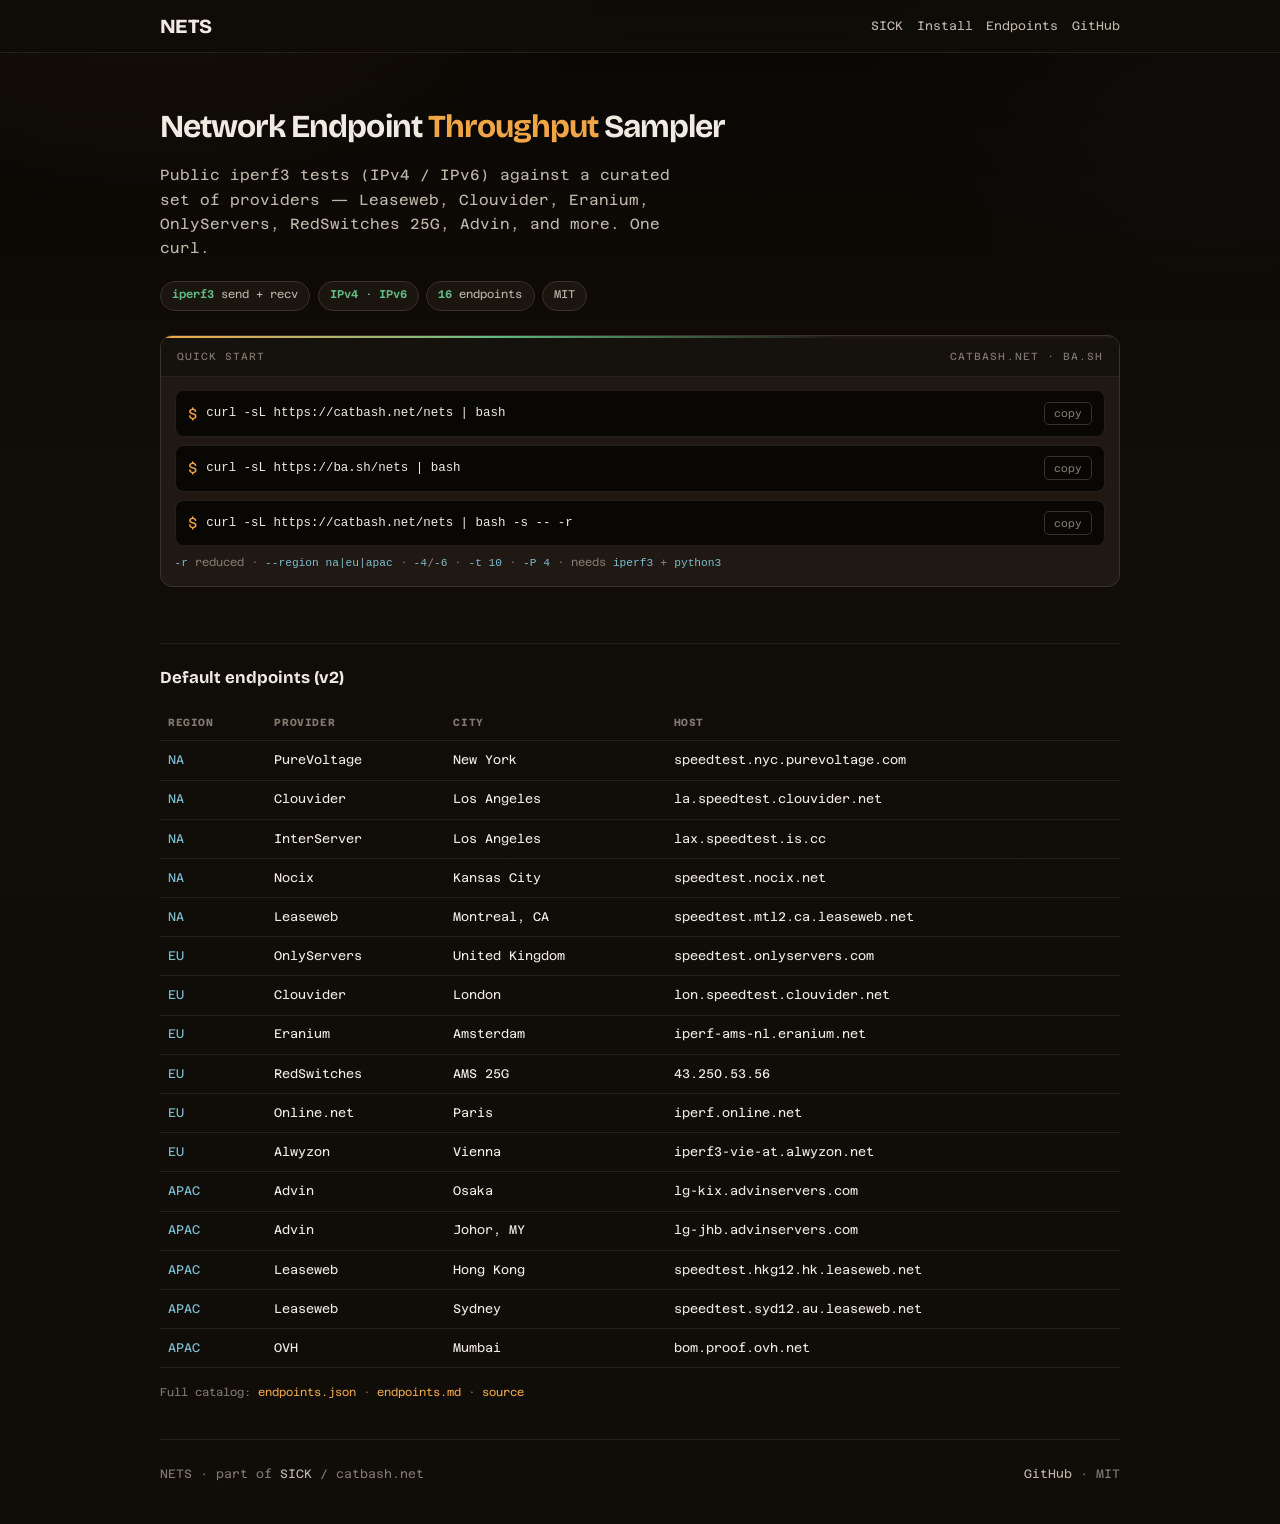
==== nets/index.html @ 13d609f0 "Ship NETS short links, landing page, and curl|bash endpoints fetch Serve /nets as nets.sh via Worker" ====
<!DOCTYPE html>
<html lang="en">
<head>
<meta charset="utf-8">
<meta name="viewport" content="width=device-width, initial-scale=1.0">
<title>NETS — Network Endpoint Throughput Sampler</title>
<meta name="description" content="NETS: public iperf3 throughput tests (IPv4/IPv6) against curated servers worldwide. One curl command.">
<meta name="robots" content="index, follow">
<link rel="canonical" href="https://catbash.net/nets/">
<link rel="icon" href="https://catbash.net/favicon.svg" type="image/svg+xml">
<meta property="og:url" content="https://catbash.net/nets/">
<meta property="og:title" content="NETS — Network Endpoint Throughput Sampler">
<meta property="og:description" content="Public iperf3 throughput sampler. IPv4/IPv6 send &amp; recv against curated endpoints.">
<meta property="og:image" content="https://catbash.net/assets/tg-cover.jpg">
<link rel="preconnect" href="https://fonts.googleapis.com">
<link rel="preconnect" href="https://fonts.gstatic.com" crossorigin>
<link href="https://fonts.googleapis.com/css2?family=Azeret+Mono:wght@400;500;600;700&family=Bricolage+Grotesque:opsz,wght@12..96,600;12..96,700;12..96,800&display=swap" rel="stylesheet">
<style>
:root{
  --bg:oklch(16% .012 75);--bg-elev:oklch(20% .014 70);--bg-panel:oklch(22% .016 68);--bg-deep:oklch(13% .01 80);
  --line:oklch(32% .02 70);--line-soft:oklch(28% .015 70/.7);--ink:oklch(94% .012 85);--ink-soft:oklch(78% .02 80);
  --muted:oklch(58% .02 75);--amber:oklch(78% .14 70);--mint:oklch(72% .12 155);--sky:oklch(76% .07 220);
  --font-display:"Bricolage Grotesque",system-ui,sans-serif;--font-mono:"Azeret Mono",ui-monospace,monospace;
  --max:min(92vw,960px);--pad-x:clamp(1rem,3.5vw,2.5rem);--radius:12px;
}
*{box-sizing:border-box;margin:0;padding:0}
body{font-family:var(--font-mono);font-size:14.5px;line-height:1.65;color:var(--ink);background:var(--bg);min-height:100vh}
body::before{content:"";position:fixed;inset:0;z-index:-1;pointer-events:none;
  background:radial-gradient(820px 480px at 12% -8%,oklch(55% .1 70/.1),transparent 58%),
  radial-gradient(640px 400px at 95% 10%,oklch(40% .04 155/.07),transparent 55%),
  linear-gradient(180deg,var(--bg-deep),var(--bg) 50%)}
a{color:var(--amber);text-decoration:none}a:hover{color:oklch(82% .1 70)}
.wrap{width:min(100% - 2*var(--pad-x),var(--max));margin-inline:auto}
.nav{border-bottom:1px solid var(--line-soft);backdrop-filter:blur(12px);background:oklch(16% .012 75/.85);position:sticky;top:0;z-index:20}
.nav-in{display:flex;align-items:center;justify-content:space-between;height:52px;gap:1rem}
.brand{font-family:var(--font-display);font-weight:800;font-size:1.25rem;letter-spacing:-.03em;color:var(--ink)}
.nav-links{display:flex;gap:.85rem;align-items:center;font-size:.76rem}
.nav-links a{color:var(--ink-soft)}.nav-links a:hover{color:var(--amber)}
.hero{padding:clamp(2rem,5vw,3rem) 0 1.5rem}
h1{font-family:var(--font-display);font-weight:700;font-size:clamp(1.5rem,1.2rem + 1.2vw,2rem);letter-spacing:-.03em;margin-bottom:.6rem}
h1 span{color:var(--amber)}
.lede{color:var(--ink-soft);max-width:52ch;margin-bottom:1.25rem;font-size:.92rem}
.pills{display:flex;flex-wrap:wrap;gap:.45rem;margin-bottom:1.5rem}
.pill{font-size:.7rem;padding:.3rem .7rem;border-radius:999px;border:1px solid var(--line);background:var(--bg-elev);color:var(--ink-soft)}
.pill b{color:var(--mint);font-weight:600}
.cmd{background:var(--bg-panel);border:1px solid var(--line);border-radius:var(--radius);overflow:hidden;margin-bottom:2rem}
.cmd::before{content:"";display:block;height:2px;background:linear-gradient(90deg,var(--amber),var(--mint),transparent 70%)}
.cmd-h{display:flex;justify-content:space-between;padding:.65rem 1rem;border-bottom:1px solid var(--line-soft);background:oklch(18% .012 70);font-size:.65rem;letter-spacing:.1em;text-transform:uppercase;color:var(--muted)}
.cmd-b{padding:.85rem;display:flex;flex-direction:column;gap:.5rem}
.row{display:flex;align-items:center;gap:.55rem;background:var(--bg-deep);border:1px solid var(--line-soft);border-radius:9px;padding:.65rem .8rem;min-width:0}
.row .p{color:var(--amber);flex-shrink:0}
.row code{flex:1;min-width:0;font-size:.78rem;color:var(--ink);white-space:nowrap;overflow-x:auto}
.copy{flex-shrink:0;font-family:var(--font-mono);font-size:.65rem;padding:.3rem .55rem;border-radius:5px;border:1px solid var(--line);background:transparent;color:var(--muted);cursor:pointer}
.copy:hover{color:var(--amber);border-color:var(--amber)}.copy.ok{color:var(--mint)}
.hint{font-size:.7rem;color:var(--muted)}.hint code{color:var(--sky);font-size:.7rem}
section{padding:1.25rem 0;border-top:1px solid var(--line-soft)}
h2{font-family:var(--font-display);font-weight:700;font-size:1.05rem;margin-bottom:.85rem}
table{width:100%;border-collapse:collapse;font-size:.78rem}
th,td{text-align:left;padding:.55rem .5rem;border-bottom:1px solid var(--line-soft);vertical-align:top}
th{color:var(--muted);font-size:.65rem;letter-spacing:.06em;text-transform:uppercase}
td:first-child{color:var(--sky);white-space:nowrap}
footer{border-top:1px solid var(--line-soft);padding:1.5rem 0 2.5rem;margin-top:1rem;font-size:.76rem;color:var(--muted);display:flex;flex-wrap:wrap;justify-content:space-between;gap:1rem}
footer a{color:var(--ink-soft)}
@media(max-width:640px){table{display:block;overflow-x:auto}}
</style>
</head>
<body>
<nav class="nav"><div class="wrap nav-in">
  <div class="brand">NETS</div>
  <div class="nav-links">
    <a href="https://catbash.net/">SICK</a>
    <a href="#install">Install</a>
    <a href="#endpoints">Endpoints</a>
    <a href="https://github.com/Yuri-NagaSaki/SICK/tree/main/nets">GitHub</a>
  </div>
</div></nav>

<header class="wrap hero">
  <h1>Network Endpoint <span>Throughput</span> Sampler</h1>
  <p class="lede">Public iperf3 tests (IPv4 / IPv6) against a curated set of providers — Leaseweb, Clouvider, Eranium, OnlyServers, RedSwitches 25G, Advin, and more. One curl.</p>
  <div class="pills">
    <span class="pill"><b>iperf3</b> send + recv</span>
    <span class="pill"><b>IPv4</b> · <b>IPv6</b></span>
    <span class="pill"><b>16</b> endpoints</span>
    <span class="pill">MIT</span>
  </div>

  <div class="cmd" id="install">
    <div class="cmd-h"><span>Quick start</span><span>catbash.net · ba.sh</span></div>
    <div class="cmd-b">
      <div class="row"><span class="p">$</span><code>curl -sL https://catbash.net/nets | bash</code>
        <button class="copy" type="button" data-copy="curl -sL https://catbash.net/nets | bash">copy</button></div>
      <div class="row"><span class="p">$</span><code>curl -sL https://ba.sh/nets | bash</code>
        <button class="copy" type="button" data-copy="curl -sL https://ba.sh/nets | bash">copy</button></div>
      <div class="row"><span class="p">$</span><code>curl -sL https://catbash.net/nets | bash -s -- -r</code>
        <button class="copy" type="button" data-copy="curl -sL https://catbash.net/nets | bash -s -- -r">copy</button></div>
      <p class="hint"><code>-r</code> reduced · <code>--region na|eu|apac</code> · <code>-4</code>/<code>-6</code> · <code>-t 10</code> · <code>-P 4</code> · needs <code>iperf3</code> + <code>python3</code></p>
    </div>
  </div>
</header>

<section class="wrap" id="endpoints">
  <h2>Default endpoints (v2)</h2>
  <table>
    <thead><tr><th>Region</th><th>Provider</th><th>City</th><th>Host</th></tr></thead>
    <tbody>
      <tr><td>NA</td><td>PureVoltage</td><td>New York</td><td>speedtest.nyc.purevoltage.com</td></tr>
      <tr><td>NA</td><td>Clouvider</td><td>Los Angeles</td><td>la.speedtest.clouvider.net</td></tr>
      <tr><td>NA</td><td>InterServer</td><td>Los Angeles</td><td>lax.speedtest.is.cc</td></tr>
      <tr><td>NA</td><td>Nocix</td><td>Kansas City</td><td>speedtest.nocix.net</td></tr>
      <tr><td>NA</td><td>Leaseweb</td><td>Montreal, CA</td><td>speedtest.mtl2.ca.leaseweb.net</td></tr>
      <tr><td>EU</td><td>OnlyServers</td><td>United Kingdom</td><td>speedtest.onlyservers.com</td></tr>
      <tr><td>EU</td><td>Clouvider</td><td>London</td><td>lon.speedtest.clouvider.net</td></tr>
      <tr><td>EU</td><td>Eranium</td><td>Amsterdam</td><td>iperf-ams-nl.eranium.net</td></tr>
      <tr><td>EU</td><td>RedSwitches</td><td>AMS 25G</td><td>43.250.53.56</td></tr>
      <tr><td>EU</td><td>Online.net</td><td>Paris</td><td>iperf.online.net</td></tr>
      <tr><td>EU</td><td>Alwyzon</td><td>Vienna</td><td>iperf3-vie-at.alwyzon.net</td></tr>
      <tr><td>APAC</td><td>Advin</td><td>Osaka</td><td>lg-kix.advinservers.com</td></tr>
      <tr><td>APAC</td><td>Advin</td><td>Johor, MY</td><td>lg-jhb.advinservers.com</td></tr>
      <tr><td>APAC</td><td>Leaseweb</td><td>Hong Kong</td><td>speedtest.hkg12.hk.leaseweb.net</td></tr>
      <tr><td>APAC</td><td>Leaseweb</td><td>Sydney</td><td>speedtest.syd12.au.leaseweb.net</td></tr>
      <tr><td>APAC</td><td>OVH</td><td>Mumbai</td><td>bom.proof.ovh.net</td></tr>
    </tbody>
  </table>
  <p class="hint" style="margin-top:1rem">Full catalog: <a href="endpoints.json">endpoints.json</a> · <a href="endpoints.md">endpoints.md</a> · <a href="https://github.com/Yuri-NagaSaki/SICK/tree/main/nets">source</a></p>
</section>

<footer class="wrap">
  <div>NETS · part of <a href="https://catbash.net/">SICK</a> / catbash.net</div>
  <div><a href="https://github.com/Yuri-NagaSaki/SICK">GitHub</a> · MIT</div>
</footer>
<script>
document.querySelectorAll('.copy').forEach(btn=>{
  btn.addEventListener('click',async()=>{
    const t=btn.getAttribute('data-copy');
    try{await navigator.clipboard.writeText(t);btn.textContent='copied';btn.classList.add('ok');
      setTimeout(()=>{btn.textContent='copy';btn.classList.remove('ok')},1200)}catch(e){}
  });
});
</script>
</body>
</html>
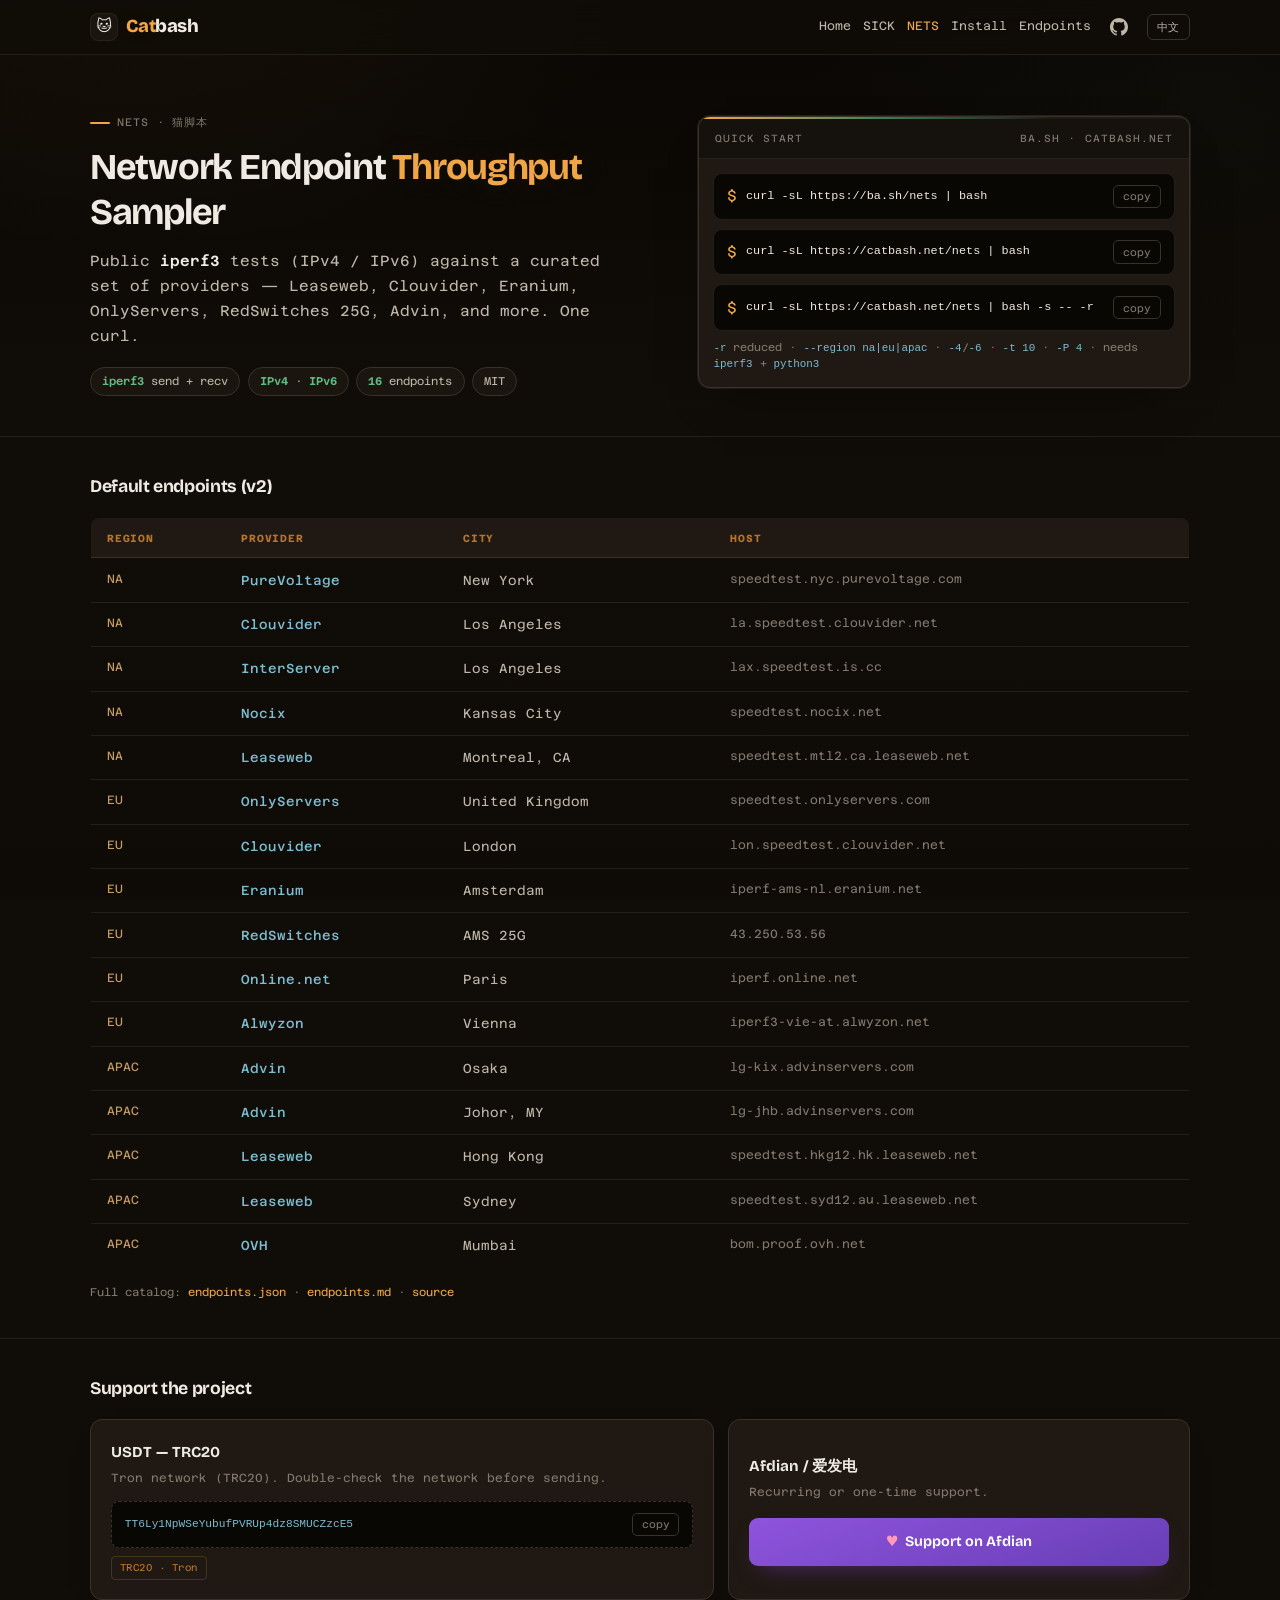
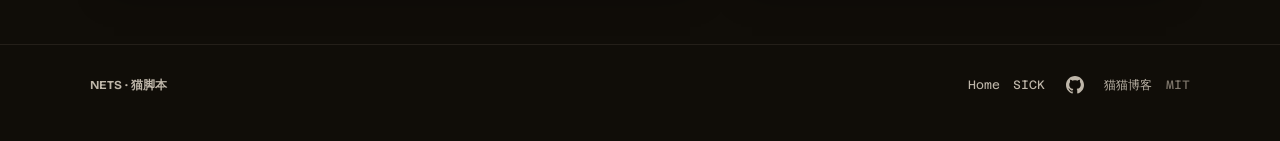
==== commit ad182445: "Restructure site as 猫脚本 hub with SICK and NETS subpages Move SICK from the home page to sick.html, a" ====
--- a/nets/index.html
+++ b/nets/index.html
@@ -3,140 +3,209 @@
 <head>
 <meta charset="utf-8">
 <meta name="viewport" content="width=device-width, initial-scale=1.0">
-<title>NETS — Network Endpoint Throughput Sampler</title>
-<meta name="description" content="NETS: public iperf3 throughput tests (IPv4/IPv6) against curated servers worldwide. One curl command.">
-<meta name="robots" content="index, follow">
+<title>NETS — Network Endpoint Throughput Sampler | 猫脚本</title>
+<meta name="description" content="NETS: public iperf3 throughput tests (IPv4/IPv6) against curated servers worldwide. One curl. Part of 猫脚本 / catbash.net.">
+<meta name="keywords" content="NETS, 猫脚本, iperf3, throughput, network test, Linux, bash">
+<meta name="author" content="Yuri NagaSaki">
+<meta name="robots" content="index, follow, max-image-preview:large">
 <link rel="canonical" href="https://catbash.net/nets/">
 <link rel="icon" href="https://catbash.net/favicon.svg" type="image/svg+xml">
+<link rel="apple-touch-icon" href="https://catbash.net/favicon.svg">
+
+<meta property="og:type" content="website">
+<meta property="og:site_name" content="猫脚本 · Catbash">
+<meta property="og:locale" content="en_US">
+<meta property="og:locale:alternate" content="zh_CN">
 <meta property="og:url" content="https://catbash.net/nets/">
 <meta property="og:title" content="NETS — Network Endpoint Throughput Sampler">
 <meta property="og:description" content="Public iperf3 throughput sampler. IPv4/IPv6 send &amp; recv against curated endpoints.">
 <meta property="og:image" content="https://catbash.net/assets/tg-cover.jpg">
+
+<meta name="twitter:card" content="summary_large_image">
+<meta name="twitter:title" content="NETS — Network Endpoint Throughput Sampler">
+<meta name="twitter:description" content="Public iperf3 send &amp; recv. Part of 猫脚本.">
+<meta name="twitter:image" content="https://catbash.net/assets/tg-cover.jpg">
+
+<script type="application/ld+json">
+{
+  "@context": "https://schema.org",
+  "@type": "SoftwareApplication",
+  "name": "NETS",
+  "alternateName": "Network Endpoint Throughput Sampler",
+  "applicationCategory": "DeveloperApplication",
+  "operatingSystem": "Linux",
+  "offers": { "@type": "Offer", "price": "0", "priceCurrency": "USD" },
+  "license": "https://opensource.org/licenses/MIT",
+  "codeRepository": "https://github.com/Yuri-NagaSaki/SICK/tree/main/nets",
+  "url": "https://catbash.net/nets/",
+  "description": "Public iperf3 throughput tests against curated endpoints worldwide. IPv4 and IPv6.",
+  "downloadUrl": "https://catbash.net/nets",
+  "installUrl": "https://catbash.net/nets",
+  "isPartOf": { "@type": "WebSite", "name": "猫脚本", "url": "https://catbash.net/" },
+  "sameAs": [
+    "https://ba.sh/nets",
+    "https://catbash.net/nets",
+    "https://github.com/Yuri-NagaSaki/SICK/tree/main/nets"
+  ]
+}
+</script>
 <link rel="preconnect" href="https://fonts.googleapis.com">
 <link rel="preconnect" href="https://fonts.gstatic.com" crossorigin>
-<link href="https://fonts.googleapis.com/css2?family=Azeret+Mono:wght@400;500;600;700&family=Bricolage+Grotesque:opsz,wght@12..96,600;12..96,700;12..96,800&display=swap" rel="stylesheet">
-<style>
-:root{
-  --bg:oklch(16% .012 75);--bg-elev:oklch(20% .014 70);--bg-panel:oklch(22% .016 68);--bg-deep:oklch(13% .01 80);
-  --line:oklch(32% .02 70);--line-soft:oklch(28% .015 70/.7);--ink:oklch(94% .012 85);--ink-soft:oklch(78% .02 80);
-  --muted:oklch(58% .02 75);--amber:oklch(78% .14 70);--mint:oklch(72% .12 155);--sky:oklch(76% .07 220);
-  --font-display:"Bricolage Grotesque",system-ui,sans-serif;--font-mono:"Azeret Mono",ui-monospace,monospace;
-  --max:min(92vw,960px);--pad-x:clamp(1rem,3.5vw,2.5rem);--radius:12px;
-}
-*{box-sizing:border-box;margin:0;padding:0}
-body{font-family:var(--font-mono);font-size:14.5px;line-height:1.65;color:var(--ink);background:var(--bg);min-height:100vh}
-body::before{content:"";position:fixed;inset:0;z-index:-1;pointer-events:none;
-  background:radial-gradient(820px 480px at 12% -8%,oklch(55% .1 70/.1),transparent 58%),
-  radial-gradient(640px 400px at 95% 10%,oklch(40% .04 155/.07),transparent 55%),
-  linear-gradient(180deg,var(--bg-deep),var(--bg) 50%)}
-a{color:var(--amber);text-decoration:none}a:hover{color:oklch(82% .1 70)}
-.wrap{width:min(100% - 2*var(--pad-x),var(--max));margin-inline:auto}
-.nav{border-bottom:1px solid var(--line-soft);backdrop-filter:blur(12px);background:oklch(16% .012 75/.85);position:sticky;top:0;z-index:20}
-.nav-in{display:flex;align-items:center;justify-content:space-between;height:52px;gap:1rem}
-.brand{font-family:var(--font-display);font-weight:800;font-size:1.25rem;letter-spacing:-.03em;color:var(--ink)}
-.nav-links{display:flex;gap:.85rem;align-items:center;font-size:.76rem}
-.nav-links a{color:var(--ink-soft)}.nav-links a:hover{color:var(--amber)}
-.hero{padding:clamp(2rem,5vw,3rem) 0 1.5rem}
-h1{font-family:var(--font-display);font-weight:700;font-size:clamp(1.5rem,1.2rem + 1.2vw,2rem);letter-spacing:-.03em;margin-bottom:.6rem}
-h1 span{color:var(--amber)}
-.lede{color:var(--ink-soft);max-width:52ch;margin-bottom:1.25rem;font-size:.92rem}
-.pills{display:flex;flex-wrap:wrap;gap:.45rem;margin-bottom:1.5rem}
-.pill{font-size:.7rem;padding:.3rem .7rem;border-radius:999px;border:1px solid var(--line);background:var(--bg-elev);color:var(--ink-soft)}
-.pill b{color:var(--mint);font-weight:600}
-.cmd{background:var(--bg-panel);border:1px solid var(--line);border-radius:var(--radius);overflow:hidden;margin-bottom:2rem}
-.cmd::before{content:"";display:block;height:2px;background:linear-gradient(90deg,var(--amber),var(--mint),transparent 70%)}
-.cmd-h{display:flex;justify-content:space-between;padding:.65rem 1rem;border-bottom:1px solid var(--line-soft);background:oklch(18% .012 70);font-size:.65rem;letter-spacing:.1em;text-transform:uppercase;color:var(--muted)}
-.cmd-b{padding:.85rem;display:flex;flex-direction:column;gap:.5rem}
-.row{display:flex;align-items:center;gap:.55rem;background:var(--bg-deep);border:1px solid var(--line-soft);border-radius:9px;padding:.65rem .8rem;min-width:0}
-.row .p{color:var(--amber);flex-shrink:0}
-.row code{flex:1;min-width:0;font-size:.78rem;color:var(--ink);white-space:nowrap;overflow-x:auto}
-.copy{flex-shrink:0;font-family:var(--font-mono);font-size:.65rem;padding:.3rem .55rem;border-radius:5px;border:1px solid var(--line);background:transparent;color:var(--muted);cursor:pointer}
-.copy:hover{color:var(--amber);border-color:var(--amber)}.copy.ok{color:var(--mint)}
-.hint{font-size:.7rem;color:var(--muted)}.hint code{color:var(--sky);font-size:.7rem}
-section{padding:1.25rem 0;border-top:1px solid var(--line-soft)}
-h2{font-family:var(--font-display);font-weight:700;font-size:1.05rem;margin-bottom:.85rem}
-table{width:100%;border-collapse:collapse;font-size:.78rem}
-th,td{text-align:left;padding:.55rem .5rem;border-bottom:1px solid var(--line-soft);vertical-align:top}
-th{color:var(--muted);font-size:.65rem;letter-spacing:.06em;text-transform:uppercase}
-td:first-child{color:var(--sky);white-space:nowrap}
-footer{border-top:1px solid var(--line-soft);padding:1.5rem 0 2.5rem;margin-top:1rem;font-size:.76rem;color:var(--muted);display:flex;flex-wrap:wrap;justify-content:space-between;gap:1rem}
-footer a{color:var(--ink-soft)}
-@media(max-width:640px){table{display:block;overflow-x:auto}}
-</style>
+<link href="https://fonts.googleapis.com/css2?family=Azeret+Mono:wght@400;500;600;700&family=Bricolage+Grotesque:opsz,wght@12..96,500;12..96,600;12..96,700;12..96,800&display=swap" rel="stylesheet">
+<link rel="stylesheet" href="/assets/site.css">
 </head>
 <body>
-<nav class="nav"><div class="wrap nav-in">
-  <div class="brand">NETS</div>
-  <div class="nav-links">
-    <a href="https://catbash.net/">SICK</a>
-    <a href="#install">Install</a>
-    <a href="#endpoints">Endpoints</a>
-    <a href="https://github.com/Yuri-NagaSaki/SICK/tree/main/nets">GitHub</a>
-  </div>
-</div></nav>
-
-<header class="wrap hero">
-  <h1>Network Endpoint <span>Throughput</span> Sampler</h1>
-  <p class="lede">Public iperf3 tests (IPv4 / IPv6) against a curated set of providers — Leaseweb, Clouvider, Eranium, OnlyServers, RedSwitches 25G, Advin, and more. One curl.</p>
-  <div class="pills">
-    <span class="pill"><b>iperf3</b> send + recv</span>
-    <span class="pill"><b>IPv4</b> · <b>IPv6</b></span>
-    <span class="pill"><b>16</b> endpoints</span>
-    <span class="pill">MIT</span>
-  </div>
-
-  <div class="cmd" id="install">
-    <div class="cmd-h"><span>Quick start</span><span>catbash.net · ba.sh</span></div>
-    <div class="cmd-b">
-      <div class="row"><span class="p">$</span><code>curl -sL https://catbash.net/nets | bash</code>
-        <button class="copy" type="button" data-copy="curl -sL https://catbash.net/nets | bash">copy</button></div>
-      <div class="row"><span class="p">$</span><code>curl -sL https://ba.sh/nets | bash</code>
-        <button class="copy" type="button" data-copy="curl -sL https://ba.sh/nets | bash">copy</button></div>
-      <div class="row"><span class="p">$</span><code>curl -sL https://catbash.net/nets | bash -s -- -r</code>
-        <button class="copy" type="button" data-copy="curl -sL https://catbash.net/nets | bash -s -- -r">copy</button></div>
-      <p class="hint"><code>-r</code> reduced · <code>--region na|eu|apac</code> · <code>-4</code>/<code>-6</code> · <code>-t 10</code> · <code>-P 4</code> · needs <code>iperf3</code> + <code>python3</code></p>
+
+<nav class="nav">
+  <div class="wrap nav-in">
+    <a class="brand" href="/">
+      <span class="cat" aria-hidden="true">🐱</span>
+      <span data-en="<em>Cat</em>bash" data-zh="<em>猫</em>脚本"><em>Cat</em>bash</span>
+    </a>
+    <div class="nav-links">
+      <a class="nav-hide-sm" href="/" data-en="Home" data-zh="首页">Home</a>
+      <a href="/sick.html">SICK</a>
+      <a class="active" href="/nets/">NETS</a>
+      <a class="nav-hide-sm" href="#install" data-en="Install" data-zh="安装">Install</a>
+      <a class="nav-hide-sm" href="#endpoints" data-en="Endpoints" data-zh="节点">Endpoints</a>
+      <a class="gh-icon" href="https://github.com/Yuri-NagaSaki/SICK/tree/main/nets" target="_blank" rel="noopener" aria-label="GitHub" title="GitHub">
+        <svg viewBox="0 0 24 24" fill="currentColor" aria-hidden="true"><path d="M12 0C5.37 0 0 5.37 0 12c0 5.3 3.44 9.8 8.21 11.39.6.11.82-.26.82-.58 0-.29-.01-1.04-.02-2.05-3.34.73-4.04-1.61-4.04-1.61-.55-1.39-1.33-1.76-1.33-1.76-1.09-.74.08-.73.08-.73 1.2.09 1.84 1.24 1.84 1.24 1.07 1.83 2.81 1.3 3.5 1 .11-.78.42-1.3.76-1.6-2.67-.3-5.47-1.33-5.47-5.93 0-1.31.47-2.38 1.24-3.22-.12-.3-.54-1.52.12-3.18 0 0 1.01-.32 3.3 1.23.96-.27 1.98-.4 3-.4s2.04.13 3 .4c2.29-1.55 3.3-1.23 3.3-1.23.66 1.66.24 2.88.12 3.18.77.84 1.24 1.91 1.24 3.22 0 4.61-2.81 5.62-5.49 5.92.43.37.81 1.1.81 2.22 0 1.6-.01 2.89-.01 3.28 0 .32.22.7.83.58C20.56 21.8 24 17.3 24 12 24 5.37 18.63 0 12 0z"/></svg>
+      </a>
+      <button class="lang" id="langBtn" type="button" onclick="toggleLang()">中文</button>
+    </div>
+  </div>
+</nav>
+
+<header class="wrap hero grid">
+  <div>
+    <p class="kicker">NETS · 猫脚本</p>
+    <h1 data-en="Network Endpoint <span class=&quot;mark&quot;>Throughput</span> Sampler"
+        data-zh="公网节点 <span class=&quot;mark&quot;>吞吐</span> 采样">
+      Network Endpoint <span class="mark">Throughput</span> Sampler
+    </h1>
+    <p class="lede"
+       data-en="Public <strong>iperf3</strong> tests (IPv4 / IPv6) against a curated set of providers — Leaseweb, Clouvider, Eranium, OnlyServers, RedSwitches 25G, Advin, and more. One curl."
+       data-zh="对精选公网节点跑 <strong>iperf3</strong> 上下行（IPv4 / IPv6）：Leaseweb、Clouvider、Eranium、OnlyServers、RedSwitches 25G、Advin 等。一条命令。">
+      Public <strong>iperf3</strong> tests (IPv4 / IPv6) against a curated set of providers — Leaseweb, Clouvider, Eranium, OnlyServers, RedSwitches 25G, Advin, and more. One curl.
+    </p>
+    <div class="pills">
+      <span class="pill"><b>iperf3</b> send + recv</span>
+      <span class="pill"><b>IPv4</b> · <b>IPv6</b></span>
+      <span class="pill"><b>16</b> endpoints</span>
+      <span class="pill">MIT</span>
+    </div>
+  </div>
+
+  <div class="cmd-panel" id="install">
+    <div class="cmd-head">
+      <span class="label" data-en="Quick start" data-zh="快速开始">Quick start</span>
+      <span class="label">ba.sh · catbash.net</span>
+    </div>
+    <div class="cmd-body">
+      <div class="cmd-row">
+        <span class="prompt">$</span>
+        <code>curl -sL https://ba.sh/nets | bash</code>
+        <button class="copy" type="button" data-copy="curl -sL https://ba.sh/nets | bash" data-en="copy" data-zh="复制">copy</button>
+      </div>
+      <div class="cmd-row">
+        <span class="prompt">$</span>
+        <code>curl -sL https://catbash.net/nets | bash</code>
+        <button class="copy" type="button" data-copy="curl -sL https://catbash.net/nets | bash" data-en="copy" data-zh="复制">copy</button>
+      </div>
+      <div class="cmd-row">
+        <span class="prompt">$</span>
+        <code>curl -sL https://catbash.net/nets | bash -s -- -r</code>
+        <button class="copy" type="button" data-copy="curl -sL https://catbash.net/nets | bash -s -- -r" data-en="copy" data-zh="复制">copy</button>
+      </div>
+      <p class="cmd-hint"
+         data-en="<code>-r</code> reduced · <code>--region na|eu|apac</code> · <code>-4</code>/<code>-6</code> · <code>-t 10</code> · <code>-P 4</code> · needs <code>iperf3</code> + <code>python3</code>"
+         data-zh="<code>-r</code> 精简 · <code>--region na|eu|apac</code> · <code>-4</code>/<code>-6</code> · <code>-t 10</code> · <code>-P 4</code> · 需要 <code>iperf3</code> + <code>python3</code>">
+        <code>-r</code> reduced · <code>--region na|eu|apac</code> · <code>-4</code>/<code>-6</code> · <code>-t 10</code> · <code>-P 4</code> · needs <code>iperf3</code> + <code>python3</code>
+      </p>
     </div>
   </div>
 </header>
 
-<section class="wrap" id="endpoints">
-  <h2>Default endpoints (v2)</h2>
-  <table>
-    <thead><tr><th>Region</th><th>Provider</th><th>City</th><th>Host</th></tr></thead>
-    <tbody>
-      <tr><td>NA</td><td>PureVoltage</td><td>New York</td><td>speedtest.nyc.purevoltage.com</td></tr>
-      <tr><td>NA</td><td>Clouvider</td><td>Los Angeles</td><td>la.speedtest.clouvider.net</td></tr>
-      <tr><td>NA</td><td>InterServer</td><td>Los Angeles</td><td>lax.speedtest.is.cc</td></tr>
-      <tr><td>NA</td><td>Nocix</td><td>Kansas City</td><td>speedtest.nocix.net</td></tr>
-      <tr><td>NA</td><td>Leaseweb</td><td>Montreal, CA</td><td>speedtest.mtl2.ca.leaseweb.net</td></tr>
-      <tr><td>EU</td><td>OnlyServers</td><td>United Kingdom</td><td>speedtest.onlyservers.com</td></tr>
-      <tr><td>EU</td><td>Clouvider</td><td>London</td><td>lon.speedtest.clouvider.net</td></tr>
-      <tr><td>EU</td><td>Eranium</td><td>Amsterdam</td><td>iperf-ams-nl.eranium.net</td></tr>
-      <tr><td>EU</td><td>RedSwitches</td><td>AMS 25G</td><td>43.250.53.56</td></tr>
-      <tr><td>EU</td><td>Online.net</td><td>Paris</td><td>iperf.online.net</td></tr>
-      <tr><td>EU</td><td>Alwyzon</td><td>Vienna</td><td>iperf3-vie-at.alwyzon.net</td></tr>
-      <tr><td>APAC</td><td>Advin</td><td>Osaka</td><td>lg-kix.advinservers.com</td></tr>
-      <tr><td>APAC</td><td>Advin</td><td>Johor, MY</td><td>lg-jhb.advinservers.com</td></tr>
-      <tr><td>APAC</td><td>Leaseweb</td><td>Hong Kong</td><td>speedtest.hkg12.hk.leaseweb.net</td></tr>
-      <tr><td>APAC</td><td>Leaseweb</td><td>Sydney</td><td>speedtest.syd12.au.leaseweb.net</td></tr>
-      <tr><td>APAC</td><td>OVH</td><td>Mumbai</td><td>bom.proof.ovh.net</td></tr>
-    </tbody>
-  </table>
-  <p class="hint" style="margin-top:1rem">Full catalog: <a href="endpoints.json">endpoints.json</a> · <a href="endpoints.md">endpoints.md</a> · <a href="https://github.com/Yuri-NagaSaki/SICK/tree/main/nets">source</a></p>
+<section class="rule" id="endpoints">
+  <div class="wrap">
+    <h2 data-en="Default endpoints (v2)" data-zh="默认节点 (v2)">Default endpoints (v2)</h2>
+    <table class="data-table">
+      <thead>
+        <tr>
+          <th data-en="Region" data-zh="区域">Region</th>
+          <th data-en="Provider" data-zh="厂商">Provider</th>
+          <th data-en="City" data-zh="城市">City</th>
+          <th data-en="Host" data-zh="主机">Host</th>
+        </tr>
+      </thead>
+      <tbody>
+        <tr><td>NA</td><td>PureVoltage</td><td>New York</td><td>speedtest.nyc.purevoltage.com</td></tr>
+        <tr><td>NA</td><td>Clouvider</td><td>Los Angeles</td><td>la.speedtest.clouvider.net</td></tr>
+        <tr><td>NA</td><td>InterServer</td><td>Los Angeles</td><td>lax.speedtest.is.cc</td></tr>
+        <tr><td>NA</td><td>Nocix</td><td>Kansas City</td><td>speedtest.nocix.net</td></tr>
+        <tr><td>NA</td><td>Leaseweb</td><td>Montreal, CA</td><td>speedtest.mtl2.ca.leaseweb.net</td></tr>
+        <tr><td>EU</td><td>OnlyServers</td><td>United Kingdom</td><td>speedtest.onlyservers.com</td></tr>
+        <tr><td>EU</td><td>Clouvider</td><td>London</td><td>lon.speedtest.clouvider.net</td></tr>
+        <tr><td>EU</td><td>Eranium</td><td>Amsterdam</td><td>iperf-ams-nl.eranium.net</td></tr>
+        <tr><td>EU</td><td>RedSwitches</td><td>AMS 25G</td><td>43.250.53.56</td></tr>
+        <tr><td>EU</td><td>Online.net</td><td>Paris</td><td>iperf.online.net</td></tr>
+        <tr><td>EU</td><td>Alwyzon</td><td>Vienna</td><td>iperf3-vie-at.alwyzon.net</td></tr>
+        <tr><td>APAC</td><td>Advin</td><td>Osaka</td><td>lg-kix.advinservers.com</td></tr>
+        <tr><td>APAC</td><td>Advin</td><td>Johor, MY</td><td>lg-jhb.advinservers.com</td></tr>
+        <tr><td>APAC</td><td>Leaseweb</td><td>Hong Kong</td><td>speedtest.hkg12.hk.leaseweb.net</td></tr>
+        <tr><td>APAC</td><td>Leaseweb</td><td>Sydney</td><td>speedtest.syd12.au.leaseweb.net</td></tr>
+        <tr><td>APAC</td><td>OVH</td><td>Mumbai</td><td>bom.proof.ovh.net</td></tr>
+      </tbody>
+    </table>
+    <p class="hint mt-1"
+       data-en="Full catalog: <a href=&quot;endpoints.json&quot;>endpoints.json</a> · <a href=&quot;endpoints.md&quot;>endpoints.md</a> · <a href=&quot;https://github.com/Yuri-NagaSaki/SICK/tree/main/nets&quot;>source</a>"
+       data-zh="完整目录：<a href=&quot;endpoints.json&quot;>endpoints.json</a> · <a href=&quot;endpoints.md&quot;>endpoints.md</a> · <a href=&quot;https://github.com/Yuri-NagaSaki/SICK/tree/main/nets&quot;>源码</a>">
+      Full catalog: <a href="endpoints.json">endpoints.json</a> · <a href="endpoints.md">endpoints.md</a> · <a href="https://github.com/Yuri-NagaSaki/SICK/tree/main/nets">source</a>
+    </p>
+  </div>
 </section>
 
-<footer class="wrap">
-  <div>NETS · part of <a href="https://catbash.net/">SICK</a> / catbash.net</div>
-  <div><a href="https://github.com/Yuri-NagaSaki/SICK">GitHub</a> · MIT</div>
+<section id="donate">
+  <div class="wrap">
+    <h2 data-en="Support the project" data-zh="赞助此项目">Support the project</h2>
+    <div class="donate-grid">
+      <div class="donate-card">
+        <h3>USDT — TRC20</h3>
+        <p class="lead" data-en="Tron network (TRC20). Double-check the network before sending."
+           data-zh="Tron 网络 (TRC20)。转账前请再次确认网络。">Tron network (TRC20). Double-check the network before sending.</p>
+        <div class="addr">
+          <code>TT6Ly1NpWSeYubufPVRUp4dz8SMUCZzcE5</code>
+          <button class="copy" type="button" onclick="copyText('TT6Ly1NpWSeYubufPVRUp4dz8SMUCZzcE5', this)" data-en="copy" data-zh="复制">copy</button>
+        </div>
+        <span class="net-tag">TRC20 · Tron</span>
+      </div>
+      <div class="donate-card" style="display:flex;flex-direction:column;justify-content:center">
+        <h3 data-en="Afdian / 爱发电" data-zh="爱发电">Afdian / 爱发电</h3>
+        <p class="lead" data-en="Recurring or one-time support." data-zh="支持一次或持续赞助。">Recurring or one-time support.</p>
+        <a class="afd-btn" href="https://afdian.com/a/ellye" target="_blank" rel="noopener">
+          <span class="heart">♥</span>
+          <span data-en="Support on Afdian" data-zh="在爱发电支持">Support on Afdian</span>
+        </a>
+      </div>
+    </div>
+  </div>
+</section>
+
+<footer>
+  <div class="wrap foot-in">
+    <div class="foot-brand">NETS · <a href="/" style="color:inherit">猫脚本</a></div>
+    <div class="foot-links">
+      <a href="/">Home</a>
+      <a href="/sick.html">SICK</a>
+      <a class="gh-icon" href="https://github.com/Yuri-NagaSaki/SICK/tree/main/nets" target="_blank" rel="noopener" aria-label="GitHub" title="GitHub">
+        <svg viewBox="0 0 24 24" fill="currentColor" aria-hidden="true"><path d="M12 0C5.37 0 0 5.37 0 12c0 5.3 3.44 9.8 8.21 11.39.6.11.82-.26.82-.58 0-.29-.01-1.04-.02-2.05-3.34.73-4.04-1.61-4.04-1.61-.55-1.39-1.33-1.76-1.33-1.76-1.09-.74.08-.73.08-.73 1.2.09 1.84 1.24 1.84 1.24 1.07 1.83 2.81 1.3 3.5 1 .11-.78.42-1.3.76-1.6-2.67-.3-5.47-1.33-5.47-5.93 0-1.31.47-2.38 1.24-3.22-.12-.3-.54-1.52.12-3.18 0 0 1.01-.32 3.3 1.23.96-.27 1.98-.4 3-.4s2.04.13 3 .4c2.29-1.55 3.3-1.23 3.3-1.23.66 1.66.24 2.88.12 3.18.77.84 1.24 1.91 1.24 3.22 0 4.61-2.81 5.62-5.49 5.92.43.37.81 1.1.81 2.22 0 1.6-.01 2.89-.01 3.28 0 .32.22.7.83.58C20.56 21.8 24 17.3 24 12 24 5.37 18.63 0 12 0z"/></svg>
+      </a>
+      <a href="https://catcat.blog" target="_blank" rel="noopener">猫猫博客</a>
+      <span>MIT</span>
+    </div>
+  </div>
 </footer>
-<script>
-document.querySelectorAll('.copy').forEach(btn=>{
-  btn.addEventListener('click',async()=>{
-    const t=btn.getAttribute('data-copy');
-    try{await navigator.clipboard.writeText(t);btn.textContent='copied';btn.classList.add('ok');
-      setTimeout(()=>{btn.textContent='copy';btn.classList.remove('ok')},1200)}catch(e){}
-  });
-});
-</script>
+
+<script src="/assets/site.js"></script>
 </body>
 </html>
--- a/assets/site.css
+++ b/assets/site.css
@@ -0,0 +1,645 @@
+/* 猫脚本 / catbash.net — shared design system */
+:root {
+  --bg: oklch(16% 0.012 75);
+  --bg-elev: oklch(20% 0.014 70);
+  --bg-panel: oklch(22% 0.016 68);
+  --bg-deep: oklch(13% 0.01 80);
+  --line: oklch(32% 0.02 70);
+  --line-soft: oklch(28% 0.015 70 / 0.7);
+  --ink: oklch(94% 0.012 85);
+  --ink-soft: oklch(78% 0.02 80);
+  --muted: oklch(58% 0.02 75);
+  --amber: oklch(78% 0.14 70);
+  --amber-dim: oklch(62% 0.12 65);
+  --brass: oklch(72% 0.09 75);
+  --mint: oklch(72% 0.12 155);
+  --mint-dim: oklch(55% 0.1 155);
+  --sky: oklch(76% 0.07 220);
+  --glow-amber: 0 0 32px oklch(70% 0.14 70 / 0.14);
+  --shadow-lg: 0 24px 48px -28px oklch(0% 0 0 / 0.6), 0 0 0 1px var(--line-soft);
+  --radius: 12px;
+  --radius-sm: 9px;
+  --font-display: "Bricolage Grotesque", system-ui, sans-serif;
+  --font-mono: "Azeret Mono", ui-monospace, monospace;
+  --pad-x: clamp(1rem, 3.5vw, 2.5rem);
+  --max: min(92vw, 1100px);
+  --max-wide: min(92vw, 1480px);
+}
+
+* { box-sizing: border-box; margin: 0; padding: 0; }
+html { scroll-behavior: smooth; }
+
+body {
+  font-family: var(--font-mono);
+  font-size: clamp(13.5px, 0.35vw + 12.5px, 15px);
+  line-height: 1.6;
+  color: var(--ink);
+  background: var(--bg);
+  min-height: 100vh;
+  -webkit-font-smoothing: antialiased;
+}
+
+body::before {
+  content: "";
+  position: fixed;
+  inset: 0;
+  z-index: -2;
+  pointer-events: none;
+  background:
+    radial-gradient(920px 520px at 10% -6%, oklch(55% 0.1 70 / 0.1), transparent 58%),
+    radial-gradient(720px 460px at 94% 10%, oklch(40% 0.04 155 / 0.07), transparent 55%),
+    linear-gradient(180deg, var(--bg-deep), var(--bg) 45%, oklch(15% 0.012 70));
+}
+
+a { color: var(--amber); text-decoration: none; transition: color .15s; }
+a:hover { color: var(--brass); }
+
+.wrap {
+  width: min(100% - 2 * var(--pad-x), var(--max));
+  margin-inline: auto;
+}
+.wrap.wide { --max: var(--max-wide); }
+
+/* Nav */
+.nav {
+  position: sticky;
+  top: 0;
+  z-index: 40;
+  backdrop-filter: blur(14px) saturate(1.15);
+  background: oklch(16% 0.012 75 / 0.82);
+  border-bottom: 1px solid var(--line-soft);
+}
+.nav-in {
+  display: flex;
+  align-items: center;
+  justify-content: space-between;
+  height: 54px;
+  gap: 1rem;
+}
+.brand {
+  display: inline-flex;
+  align-items: center;
+  gap: 0.5rem;
+  font-family: var(--font-display);
+  font-weight: 800;
+  font-size: 1.15rem;
+  letter-spacing: -0.03em;
+  color: var(--ink);
+}
+.brand:hover { color: var(--ink); }
+.brand .cat {
+  display: inline-flex;
+  align-items: center;
+  justify-content: center;
+  width: 28px;
+  height: 28px;
+  border-radius: 8px;
+  background: var(--bg-elev);
+  border: 1px solid var(--line-soft);
+  font-size: 0.95rem;
+  line-height: 1;
+}
+.brand em {
+  font-style: normal;
+  color: var(--amber);
+  text-shadow: var(--glow-amber);
+}
+.nav-links {
+  display: flex;
+  align-items: center;
+  gap: 0.75rem;
+  font-size: 0.76rem;
+}
+.nav-links a { color: var(--ink-soft); }
+.nav-links a:hover,
+.nav-links a.active { color: var(--amber); }
+.gh-icon {
+  display: inline-flex;
+  align-items: center;
+  justify-content: center;
+  width: 32px;
+  height: 32px;
+  border-radius: 8px;
+  color: var(--ink-soft);
+  border: 1px solid transparent;
+  transition: color .15s, border-color .15s, background .15s;
+}
+.gh-icon:hover {
+  color: var(--ink);
+  background: var(--bg-elev);
+  border-color: var(--line-soft);
+}
+.gh-icon svg { width: 18px; height: 18px; display: block; }
+.lang {
+  font-family: var(--font-mono);
+  font-size: 0.7rem;
+  padding: 0.28rem 0.6rem;
+  border: 1px solid var(--line);
+  border-radius: 6px;
+  background: transparent;
+  color: var(--ink-soft);
+  cursor: pointer;
+  transition: .15s;
+}
+.lang:hover { border-color: var(--amber-dim); color: var(--amber); }
+@media (max-width: 720px) {
+  .nav-links a.nav-hide-sm { display: none; }
+}
+
+/* Hero */
+.hero {
+  padding: clamp(2rem, 5vw, 3.25rem) 0 clamp(1.75rem, 3.5vw, 2.5rem);
+}
+.hero.grid {
+  display: grid;
+  grid-template-columns: minmax(0, 1.1fr) minmax(0, 0.95fr);
+  gap: clamp(1.25rem, 3vw, 2.5rem);
+  align-items: center;
+}
+@media (max-width: 900px) {
+  .hero.grid { grid-template-columns: 1fr; }
+}
+
+.kicker {
+  display: inline-flex;
+  align-items: center;
+  gap: 0.45rem;
+  font-size: 0.68rem;
+  letter-spacing: 0.08em;
+  text-transform: uppercase;
+  color: var(--muted);
+  margin-bottom: 0.85rem;
+}
+.kicker::before {
+  content: "";
+  width: 1.25rem;
+  height: 2px;
+  background: var(--amber);
+  border-radius: 2px;
+}
+
+h1 {
+  font-family: var(--font-display);
+  font-weight: 700;
+  font-size: clamp(1.55rem, 1.15rem + 1.4vw, 2.35rem);
+  line-height: 1.22;
+  letter-spacing: -0.035em;
+  color: var(--ink);
+  margin-bottom: 0.9rem;
+}
+h1 .mark {
+  color: var(--amber);
+  text-shadow: var(--glow-amber);
+}
+.lede {
+  font-size: 0.92rem;
+  color: var(--ink-soft);
+  max-width: 52ch;
+  margin-bottom: 1.15rem;
+  line-height: 1.7;
+}
+.lede strong { color: var(--ink); font-weight: 600; }
+
+.pills {
+  display: flex;
+  flex-wrap: wrap;
+  gap: 0.45rem;
+}
+.pill {
+  font-size: 0.7rem;
+  padding: 0.3rem 0.7rem;
+  border-radius: 999px;
+  border: 1px solid var(--line);
+  background: var(--bg-elev);
+  color: var(--ink-soft);
+}
+.pill b { color: var(--mint); font-weight: 600; }
+
+/* Command panel */
+.cmd-panel {
+  background: var(--bg-panel);
+  border: 1px solid var(--line);
+  border-radius: var(--radius);
+  box-shadow: var(--shadow-lg);
+  overflow: hidden;
+}
+.cmd-panel::before {
+  content: "";
+  display: block;
+  height: 2px;
+  background: linear-gradient(90deg, var(--amber), var(--mint-dim), transparent 72%);
+}
+.cmd-head {
+  display: flex;
+  align-items: center;
+  justify-content: space-between;
+  padding: 0.7rem 1rem;
+  border-bottom: 1px solid var(--line-soft);
+  background: oklch(18% 0.012 70);
+}
+.cmd-head .label {
+  font-size: 0.65rem;
+  letter-spacing: 0.1em;
+  text-transform: uppercase;
+  color: var(--muted);
+}
+.cmd-body {
+  padding: 0.9rem;
+  display: flex;
+  flex-direction: column;
+  gap: 0.55rem;
+}
+.cmd-row {
+  display: flex;
+  align-items: center;
+  gap: 0.55rem;
+  background: var(--bg-deep);
+  border: 1px solid var(--line-soft);
+  border-radius: var(--radius-sm);
+  padding: 0.65rem 0.8rem;
+  min-width: 0;
+}
+.cmd-row .prompt { color: var(--amber); user-select: none; flex-shrink: 0; }
+.cmd-row code {
+  flex: 1;
+  min-width: 0;
+  font-size: 0.74rem;
+  color: var(--ink);
+  white-space: nowrap;
+  overflow-x: auto;
+}
+.copy {
+  flex-shrink: 0;
+  font-family: var(--font-mono);
+  font-size: 0.65rem;
+  padding: 0.3rem 0.55rem;
+  border-radius: 5px;
+  border: 1px solid var(--line);
+  background: transparent;
+  color: var(--muted);
+  cursor: pointer;
+  transition: .15s;
+}
+.copy:hover { color: var(--amber); border-color: var(--amber-dim); }
+.copy.ok { color: var(--mint); border-color: var(--mint-dim); }
+.cmd-hint {
+  font-size: 0.68rem;
+  color: var(--muted);
+  line-height: 1.5;
+}
+.cmd-hint code { color: var(--sky); font-size: 0.68rem; }
+
+/* Sections */
+section { padding: clamp(1.5rem, 3vw, 2.25rem) 0; }
+section.rule,
+section + section { border-top: 1px solid var(--line-soft); }
+
+h2 {
+  font-family: var(--font-display);
+  font-weight: 700;
+  font-size: 1.1rem;
+  letter-spacing: -0.02em;
+  color: var(--ink);
+  margin-bottom: 1rem;
+}
+h3 {
+  font-family: var(--font-display);
+  font-weight: 700;
+  font-size: 0.95rem;
+}
+
+/* Product cards (hub) */
+.product-grid {
+  display: grid;
+  grid-template-columns: 1fr 1fr;
+  gap: 0.9rem;
+}
+@media (max-width: 720px) {
+  .product-grid { grid-template-columns: 1fr; }
+}
+.product-card {
+  display: flex;
+  flex-direction: column;
+  gap: 0.75rem;
+  padding: 1.25rem 1.3rem;
+  background: var(--bg-panel);
+  border: 1px solid var(--line);
+  border-radius: var(--radius);
+  box-shadow: var(--shadow-lg);
+  transition: border-color .15s, transform .15s;
+  color: inherit;
+}
+.product-card:hover {
+  border-color: oklch(50% 0.08 70 / 0.7);
+  transform: translateY(-2px);
+  color: inherit;
+}
+.product-card .tag {
+  font-size: 0.65rem;
+  letter-spacing: 0.1em;
+  text-transform: uppercase;
+  color: var(--amber-dim);
+}
+.product-card h3 {
+  font-size: 1.25rem;
+  letter-spacing: -0.02em;
+}
+.product-card h3 span { color: var(--amber); }
+.product-card p {
+  font-size: 0.82rem;
+  color: var(--ink-soft);
+  line-height: 1.55;
+  flex: 1;
+}
+.product-card .go {
+  font-size: 0.75rem;
+  color: var(--mint);
+  font-weight: 600;
+}
+.product-card .mini-cmd {
+  font-size: 0.68rem;
+  color: var(--sky);
+  background: var(--bg-deep);
+  border: 1px solid var(--line-soft);
+  border-radius: 6px;
+  padding: 0.45rem 0.6rem;
+  overflow-x: auto;
+  white-space: nowrap;
+}
+
+/* Report map */
+.report-map {
+  display: grid;
+  grid-template-columns: repeat(4, 1fr);
+  gap: 0.6rem;
+}
+@media (max-width: 1000px) { .report-map { grid-template-columns: repeat(2, 1fr); } }
+@media (max-width: 420px) { .report-map { grid-template-columns: 1fr; } }
+.rm-item {
+  display: flex;
+  flex-direction: column;
+  gap: 0.2rem;
+  padding: 0.8rem 0.9rem;
+  background: var(--bg-elev);
+  border: 1px solid var(--line-soft);
+  border-radius: 8px;
+}
+.rm-item strong {
+  font-family: var(--font-display);
+  font-weight: 650;
+  font-size: 0.88rem;
+  color: var(--brass);
+}
+.rm-item span {
+  font-size: 0.72rem;
+  color: var(--muted);
+  line-height: 1.4;
+}
+
+/* Terminal */
+.term {
+  background: var(--bg-deep);
+  border: 1px solid var(--line);
+  border-radius: var(--radius);
+  box-shadow: var(--shadow-lg), inset 0 1px 0 oklch(100% 0 0 / 0.03);
+  overflow: hidden;
+}
+.term-bar {
+  display: flex;
+  align-items: center;
+  gap: 0.45rem;
+  padding: 0.6rem 0.9rem;
+  background: oklch(18% 0.012 70);
+  border-bottom: 1px solid var(--line-soft);
+}
+.dot { width: 9px; height: 9px; border-radius: 50%; flex-shrink: 0; }
+.dot.r { background: #e06c6c; }
+.dot.y { background: #e0a84e; }
+.dot.g { background: #6fbf8a; }
+.term-title {
+  margin-left: 0.35rem;
+  font-size: 0.68rem;
+  color: var(--muted);
+  min-width: 0;
+  overflow: hidden;
+  text-overflow: ellipsis;
+  white-space: nowrap;
+}
+.term-body {
+  padding: 1rem 1.1rem 1.25rem;
+  overflow-x: auto;
+  -webkit-overflow-scrolling: touch;
+}
+.term-body pre {
+  margin: 0;
+  font-family: "Sarasa Term SC", "Sarasa Mono SC", "Noto Sans Mono CJK SC",
+    "Source Han Mono SC", "WenQuanYi Zen Hei Mono", "Cascadia Mono",
+    "JetBrains Mono", var(--font-mono), ui-monospace, monospace;
+  font-size: clamp(11px, 0.15vw + 10.5px, 13px);
+  line-height: 1.45;
+  white-space: pre;
+  color: var(--ink-soft);
+  tab-size: 4;
+  letter-spacing: 0;
+  word-spacing: 0;
+  font-variant-ligatures: none;
+}
+.term-body pre span {
+  font-family: inherit;
+  font-size: inherit;
+  line-height: inherit;
+  letter-spacing: inherit;
+}
+.c-frame { color: oklch(78% 0.14 95); }
+.c-title { color: oklch(96% 0.01 90); font-weight: 600; }
+.c-bar   { color: oklch(72% 0.08 210); }
+.c-key   { color: oklch(70% 0.02 80); }
+.c-val   { color: oklch(88% 0.04 200); }
+.c-dev   { color: oklch(78% 0.1 210); }
+.c-ok    { color: oklch(74% 0.14 150); font-weight: 600; }
+.c-warn  { color: oklch(80% 0.14 75); }
+.c-info  { color: oklch(72% 0.08 230); }
+.c-num   { color: oklch(82% 0.1 70); }
+.c-dim   { color: oklch(48% 0.02 75); }
+.c-good  { color: oklch(74% 0.14 150); }
+.c-up    { color: oklch(74% 0.14 150); }
+.c-down  { color: oklch(55% 0.04 75); }
+.c-done  { color: oklch(74% 0.14 150); font-weight: 600; }
+.c-prompt-u { color: var(--amber); }
+.c-prompt-p { color: var(--sky); }
+
+/* Tables */
+.opts, .data-table {
+  width: 100%;
+  border-collapse: collapse;
+  font-size: 0.82rem;
+  border: 1px solid var(--line-soft);
+  border-radius: var(--radius-sm);
+  overflow: hidden;
+}
+.opts th, .data-table th {
+  text-align: left;
+  padding: 0.7rem 1rem;
+  background: var(--bg-panel);
+  color: var(--amber-dim);
+  font-size: 0.65rem;
+  letter-spacing: 0.08em;
+  text-transform: uppercase;
+  border-bottom: 1px solid var(--line);
+}
+.opts td, .data-table td {
+  padding: 0.7rem 1rem;
+  border-bottom: 1px solid var(--line-soft);
+  color: var(--ink-soft);
+  vertical-align: top;
+}
+.opts tr:last-child td,
+.data-table tr:last-child td { border-bottom: none; }
+.opts tr:hover td,
+.data-table tr:hover td { background: oklch(22% 0.014 70 / 0.45); }
+.opts td:first-child,
+.data-table td:nth-child(2) {
+  color: var(--sky);
+  white-space: nowrap;
+  font-weight: 500;
+}
+.opts td:first-child { width: 11rem; }
+.data-table td:first-child { color: var(--brass); white-space: nowrap; font-size: 0.75rem; }
+.data-table td:last-child { color: var(--muted); font-size: 0.75rem; word-break: break-all; }
+@media (max-width: 640px) {
+  .data-table { display: block; overflow-x: auto; }
+}
+
+/* Distros */
+.distros {
+  display: flex;
+  flex-wrap: wrap;
+  gap: 0.65rem;
+}
+.distro {
+  display: flex;
+  flex-direction: column;
+  align-items: center;
+  justify-content: center;
+  gap: 0.35rem;
+  width: 72px;
+  padding: 0.7rem 0.4rem;
+  background: var(--bg-elev);
+  border: 1px solid var(--line-soft);
+  border-radius: 10px;
+}
+.distro img { width: 28px; height: 28px; display: block; }
+.distro span { font-size: 0.62rem; color: var(--muted); }
+
+/* Donate */
+.donate-grid {
+  display: grid;
+  grid-template-columns: 1.35fr 1fr;
+  gap: 0.85rem;
+}
+@media (max-width: 780px) { .donate-grid { grid-template-columns: 1fr; } }
+.donate-card {
+  background: var(--bg-panel);
+  border: 1px solid var(--line);
+  border-radius: var(--radius);
+  padding: 1.2rem 1.25rem;
+  box-shadow: 0 12px 32px -24px oklch(0% 0 0 / 0.55);
+}
+.donate-card h3 {
+  margin-bottom: 0.3rem;
+}
+.donate-card .lead {
+  font-size: 0.74rem;
+  color: var(--muted);
+  margin-bottom: 0.85rem;
+}
+.addr {
+  display: flex;
+  align-items: center;
+  gap: 0.55rem;
+  background: var(--bg-deep);
+  border: 1px dashed var(--line);
+  border-radius: 8px;
+  padding: 0.65rem 0.8rem;
+  min-width: 0;
+}
+.addr code {
+  flex: 1;
+  min-width: 0;
+  font-size: 0.7rem;
+  color: var(--sky);
+  word-break: break-all;
+}
+.net-tag {
+  display: inline-block;
+  margin-top: 0.55rem;
+  font-size: 0.62rem;
+  letter-spacing: 0.05em;
+  color: var(--amber-dim);
+  border: 1px solid oklch(50% 0.08 70 / 0.4);
+  padding: 0.18rem 0.5rem;
+  border-radius: 4px;
+}
+.afd-btn {
+  display: inline-flex;
+  align-items: center;
+  justify-content: center;
+  gap: 0.4rem;
+  width: 100%;
+  margin-top: 0.15rem;
+  padding: 0.8rem 1rem;
+  border-radius: 9px;
+  background: linear-gradient(160deg, oklch(58% 0.2 300), oklch(48% 0.18 295));
+  color: #fff;
+  font-family: var(--font-display);
+  font-weight: 650;
+  font-size: 0.9rem;
+  transition: filter .15s, transform .15s;
+  box-shadow: 0 10px 24px -12px oklch(50% 0.2 300 / 0.65);
+}
+.afd-btn:hover { color: #fff; filter: brightness(1.08); transform: translateY(-1px); }
+.heart { color: #ff9bb8; }
+
+/* Footer */
+footer {
+  border-top: 1px solid var(--line-soft);
+  padding: 1.5rem 0 2.5rem;
+  margin-top: 0.5rem;
+}
+.foot-in {
+  display: flex;
+  flex-wrap: wrap;
+  justify-content: space-between;
+  gap: 1rem;
+  align-items: center;
+  font-size: 0.76rem;
+  color: var(--muted);
+}
+.foot-brand {
+  font-family: var(--font-display);
+  font-weight: 700;
+  color: var(--ink-soft);
+}
+.foot-links {
+  display: flex;
+  flex-wrap: wrap;
+  align-items: center;
+  gap: 0.85rem;
+}
+.foot-links a { color: var(--ink-soft); }
+.foot-links a:hover { color: var(--amber); }
+
+/* Utility */
+.hint { font-size: 0.7rem; color: var(--muted); }
+.hint code { color: var(--sky); font-size: 0.7rem; }
+.mt-1 { margin-top: 1rem; }
+.sr-only {
+  position: absolute;
+  width: 1px;
+  height: 1px;
+  padding: 0;
+  margin: -1px;
+  overflow: hidden;
+  clip: rect(0,0,0,0);
+  border: 0;
+}
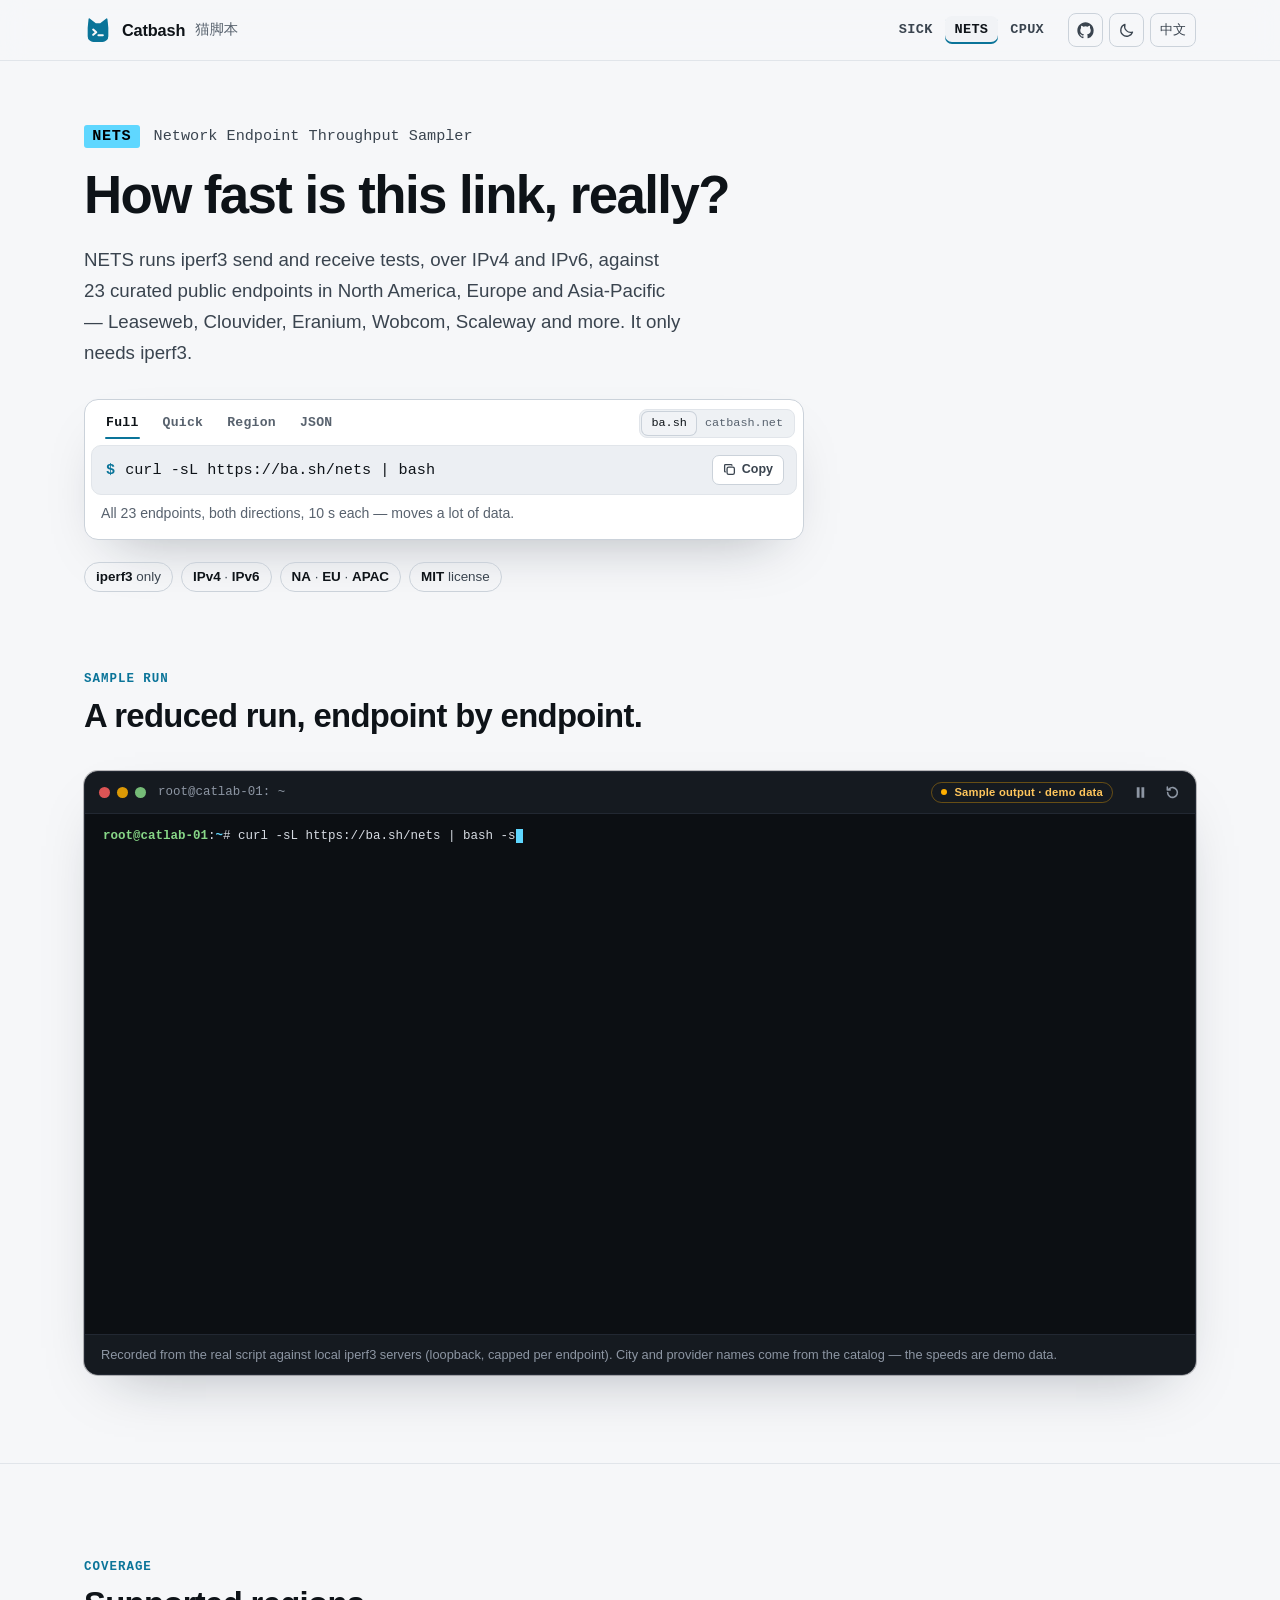
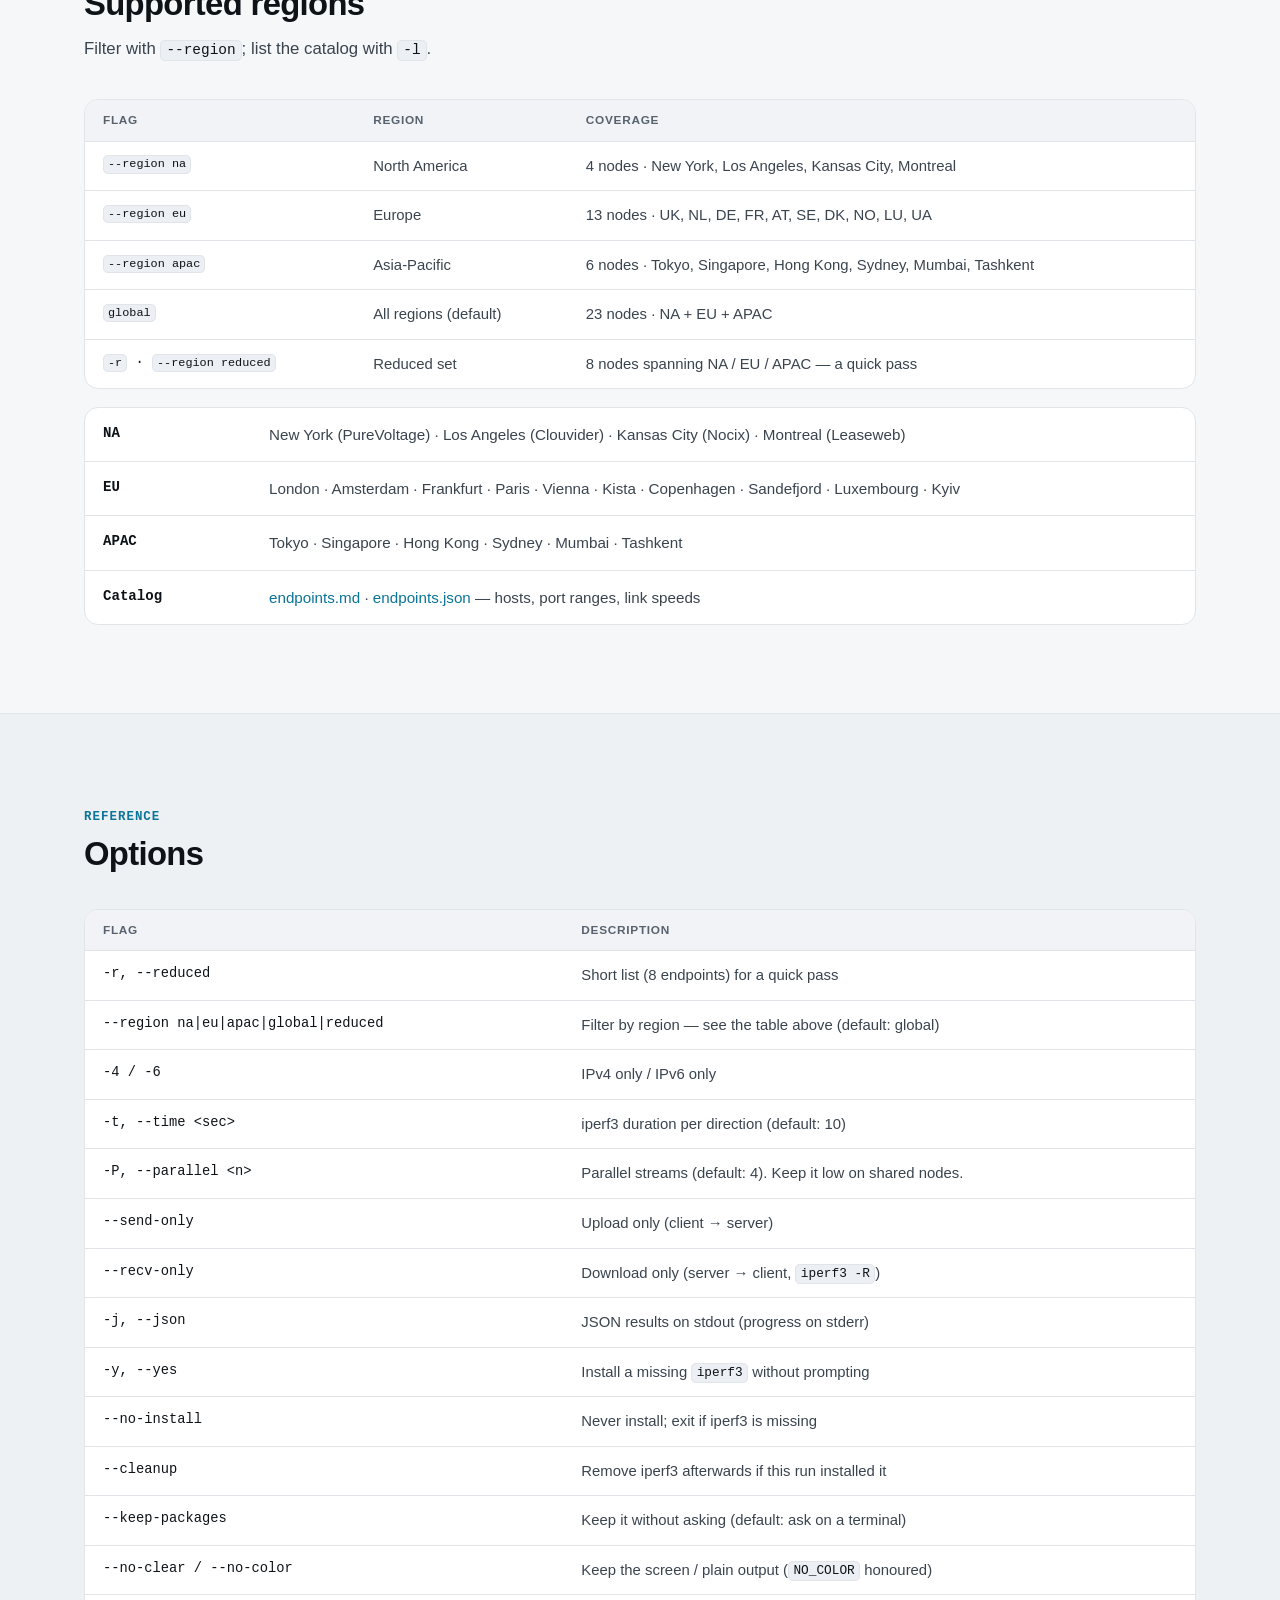
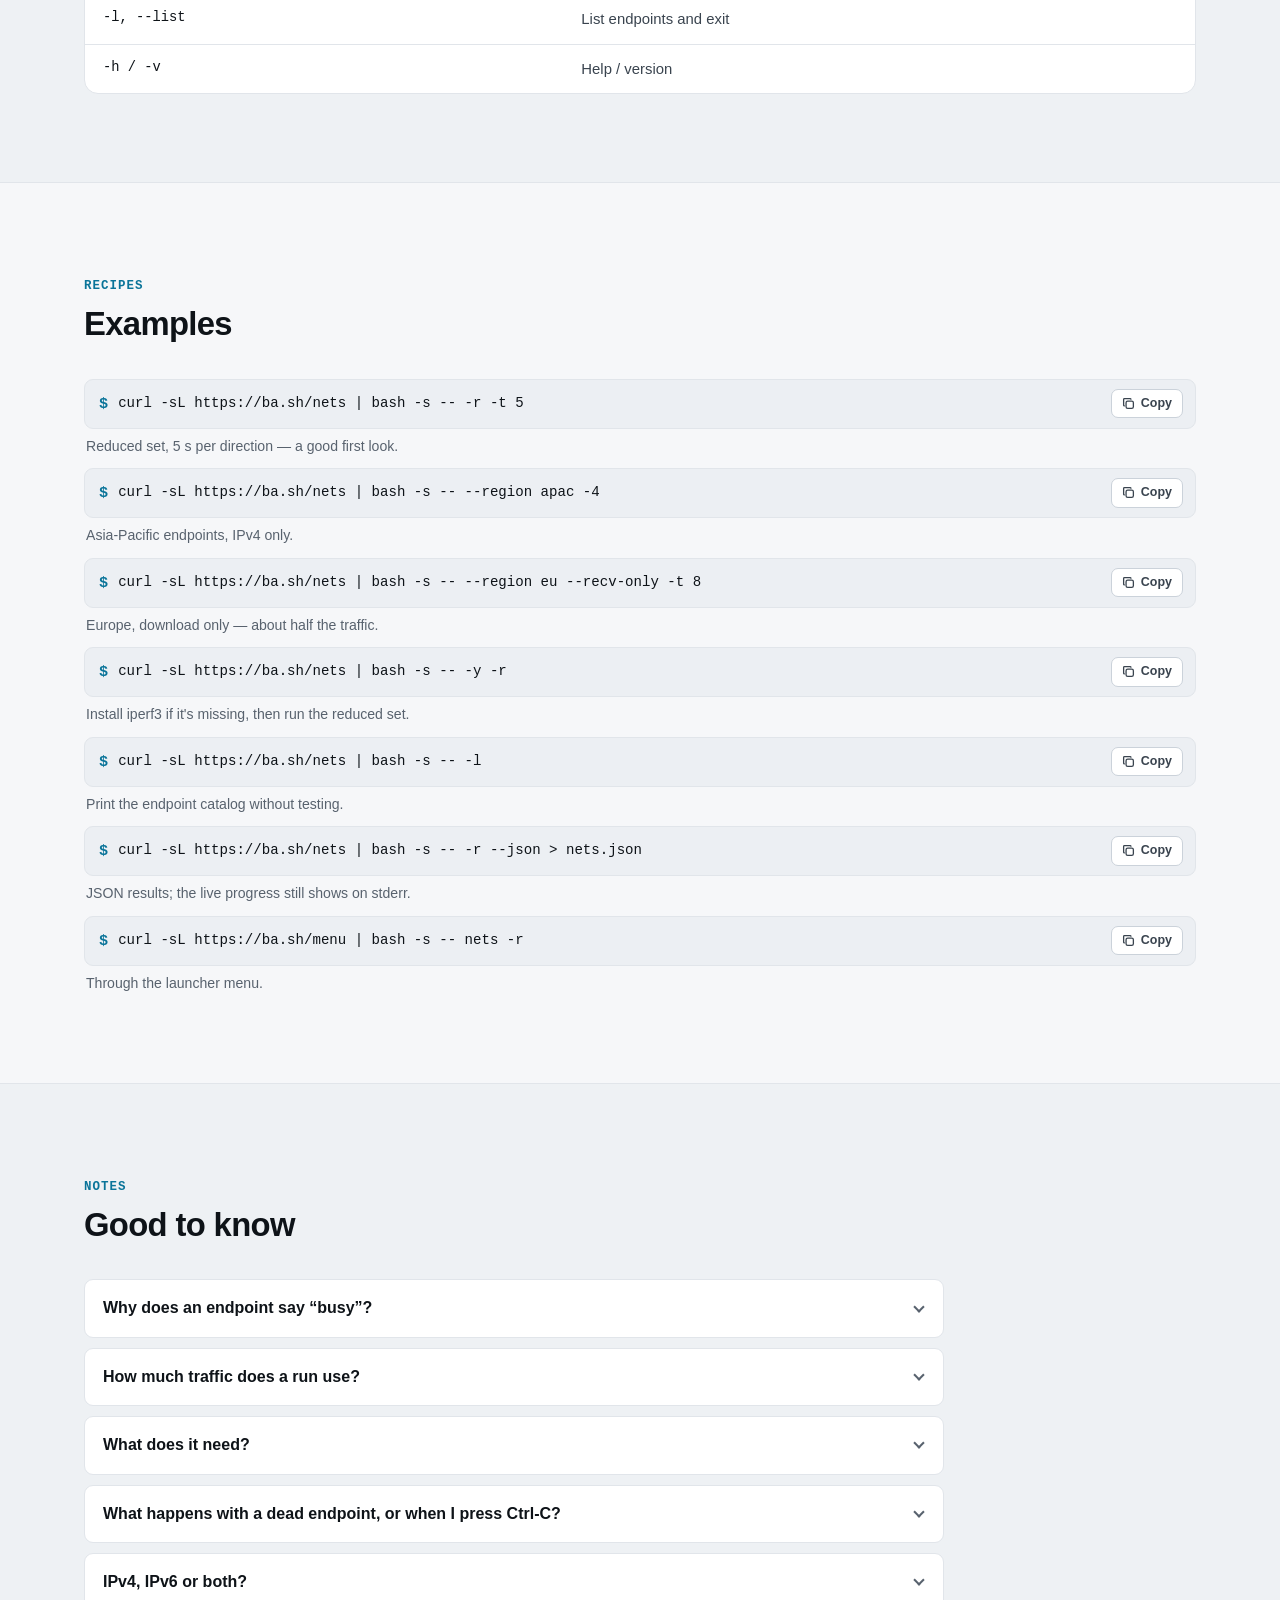
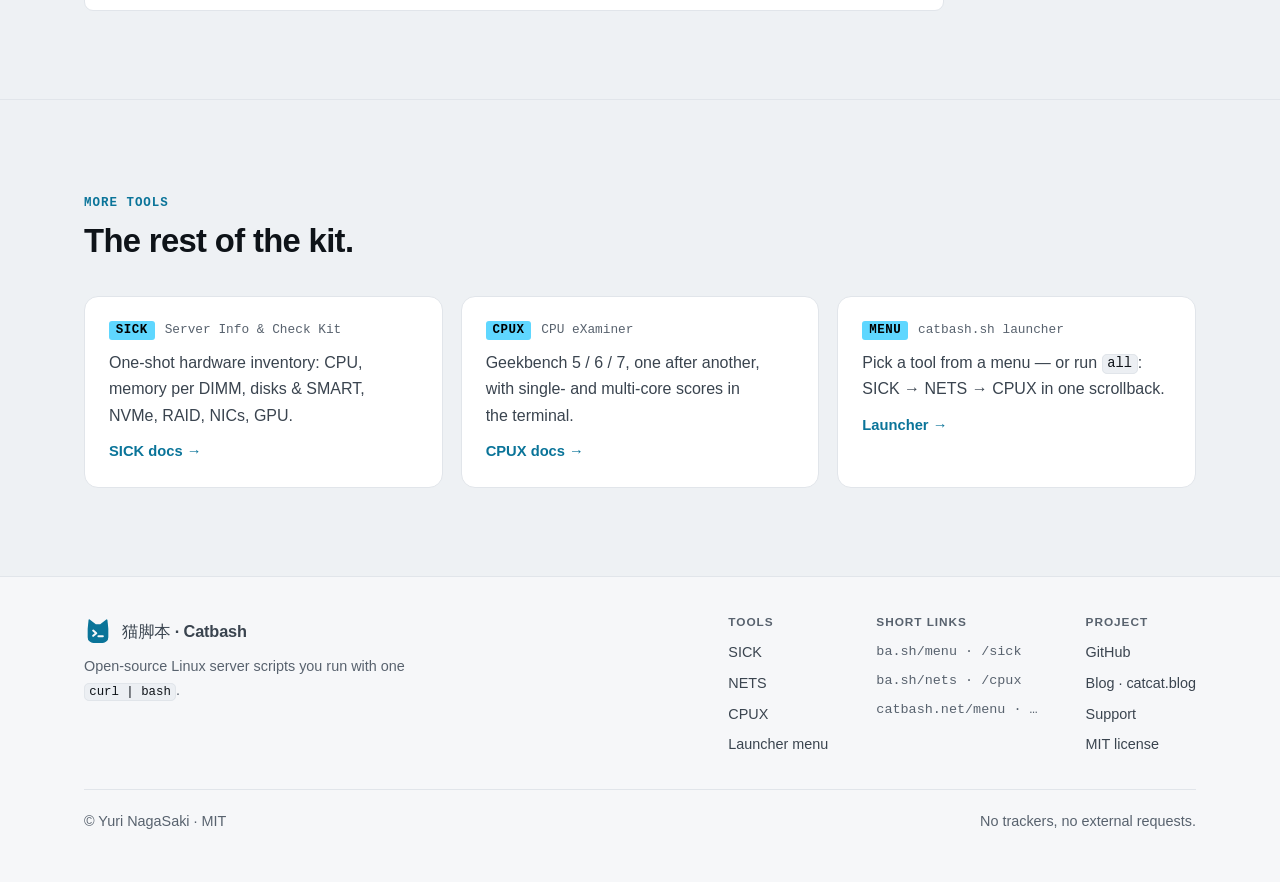
==== commit b2f2f55e: "Rebuild catbash.net; README previews from real recordings Website (index, sick, nets, cpux): - New d" ====
--- a/nets/index.html
+++ b/nets/index.html
@@ -2,210 +2,14 @@
 <html lang="en">
 <head>
 <meta charset="utf-8">
-<meta name="viewport" content="width=device-width, initial-scale=1.0">
-<title>NETS — Network Endpoint Throughput Sampler | 猫脚本</title>
-<meta name="description" content="NETS: public iperf3 throughput tests (IPv4/IPv6) against curated servers worldwide. One curl. Part of 猫脚本 / catbash.net.">
-<meta name="keywords" content="NETS, 猫脚本, iperf3, throughput, network test, Linux, bash">
-<meta name="author" content="Yuri NagaSaki">
-<meta name="robots" content="index, follow, max-image-preview:large">
-<link rel="canonical" href="https://catbash.net/nets/">
-<link rel="icon" href="https://catbash.net/favicon.svg" type="image/svg+xml">
-<link rel="apple-touch-icon" href="https://catbash.net/favicon.svg">
-
-<meta property="og:type" content="website">
-<meta property="og:site_name" content="猫脚本 · Catbash">
-<meta property="og:locale" content="en_US">
-<meta property="og:locale:alternate" content="zh_CN">
-<meta property="og:url" content="https://catbash.net/nets/">
-<meta property="og:title" content="NETS — Network Endpoint Throughput Sampler">
-<meta property="og:description" content="Public iperf3 throughput sampler. IPv4/IPv6 send &amp; recv against curated endpoints.">
-<meta property="og:image" content="https://catbash.net/assets/tg-cover.jpg">
-
-<meta name="twitter:card" content="summary_large_image">
-<meta name="twitter:title" content="NETS — Network Endpoint Throughput Sampler">
-<meta name="twitter:description" content="Public iperf3 send &amp; recv. Part of 猫脚本.">
-<meta name="twitter:image" content="https://catbash.net/assets/tg-cover.jpg">
-
-<script type="application/ld+json">
-{
-  "@context": "https://schema.org",
-  "@type": "SoftwareApplication",
-  "name": "NETS",
-  "alternateName": "Network Endpoint Throughput Sampler",
-  "applicationCategory": "DeveloperApplication",
-  "operatingSystem": "Linux",
-  "offers": { "@type": "Offer", "price": "0", "priceCurrency": "USD" },
-  "license": "https://opensource.org/licenses/MIT",
-  "codeRepository": "https://github.com/Yuri-NagaSaki/SICK/tree/main/nets",
-  "url": "https://catbash.net/nets/",
-  "description": "Public iperf3 throughput tests against curated endpoints worldwide. IPv4 and IPv6.",
-  "downloadUrl": "https://catbash.net/nets",
-  "installUrl": "https://catbash.net/nets",
-  "isPartOf": { "@type": "WebSite", "name": "猫脚本", "url": "https://catbash.net/" },
-  "sameAs": [
-    "https://ba.sh/nets",
-    "https://catbash.net/nets",
-    "https://github.com/Yuri-NagaSaki/SICK/tree/main/nets"
-  ]
-}
-</script>
-<link rel="preconnect" href="https://fonts.googleapis.com">
-<link rel="preconnect" href="https://fonts.gstatic.com" crossorigin>
-<link href="https://fonts.googleapis.com/css2?family=Azeret+Mono:wght@400;500;600;700&family=Bricolage+Grotesque:opsz,wght@12..96,500;12..96,600;12..96,700;12..96,800&display=swap" rel="stylesheet">
-<link rel="stylesheet" href="/assets/site.css">
+<meta name="viewport" content="width=device-width, initial-scale=1">
+<meta name="color-scheme" content="dark light">
+<meta http-equiv="refresh" content="0; url=/nets.html">
+<link rel="canonical" href="https://catbash.net/nets.html">
+<title>NETS → redirect</title>
+<script>location.replace("/nets.html")</script>
 </head>
-<body>
-
-<nav class="nav">
-  <div class="wrap nav-in">
-    <a class="brand" href="/">
-      <span class="cat" aria-hidden="true">🐱</span>
-      <span data-en="<em>Cat</em>bash" data-zh="<em>猫</em>脚本"><em>Cat</em>bash</span>
-    </a>
-    <div class="nav-links">
-      <a class="nav-hide-sm" href="/" data-en="Home" data-zh="首页">Home</a>
-      <a href="/sick.html">SICK</a>
-      <a class="active" href="/nets/">NETS</a>
-      <a class="nav-hide-sm" href="#install" data-en="Install" data-zh="安装">Install</a>
-      <a class="nav-hide-sm" href="#endpoints" data-en="Endpoints" data-zh="节点">Endpoints</a>
-      <a class="gh-icon" href="https://github.com/Yuri-NagaSaki/SICK/tree/main/nets" target="_blank" rel="noopener" aria-label="GitHub" title="GitHub">
-        <svg viewBox="0 0 24 24" fill="currentColor" aria-hidden="true"><path d="M12 0C5.37 0 0 5.37 0 12c0 5.3 3.44 9.8 8.21 11.39.6.11.82-.26.82-.58 0-.29-.01-1.04-.02-2.05-3.34.73-4.04-1.61-4.04-1.61-.55-1.39-1.33-1.76-1.33-1.76-1.09-.74.08-.73.08-.73 1.2.09 1.84 1.24 1.84 1.24 1.07 1.83 2.81 1.3 3.5 1 .11-.78.42-1.3.76-1.6-2.67-.3-5.47-1.33-5.47-5.93 0-1.31.47-2.38 1.24-3.22-.12-.3-.54-1.52.12-3.18 0 0 1.01-.32 3.3 1.23.96-.27 1.98-.4 3-.4s2.04.13 3 .4c2.29-1.55 3.3-1.23 3.3-1.23.66 1.66.24 2.88.12 3.18.77.84 1.24 1.91 1.24 3.22 0 4.61-2.81 5.62-5.49 5.92.43.37.81 1.1.81 2.22 0 1.6-.01 2.89-.01 3.28 0 .32.22.7.83.58C20.56 21.8 24 17.3 24 12 24 5.37 18.63 0 12 0z"/></svg>
-      </a>
-      <button class="lang" id="langBtn" type="button" onclick="toggleLang()">中文</button>
-    </div>
-  </div>
-</nav>
-
-<header class="wrap hero grid">
-  <div>
-    <p class="kicker">NETS · 猫脚本</p>
-    <h1 data-en="Network Endpoint <span class=&quot;mark&quot;>Throughput</span> Sampler"
-        data-zh="公网节点 <span class=&quot;mark&quot;>吞吐</span> 采样">
-      Network Endpoint <span class="mark">Throughput</span> Sampler
-    </h1>
-    <p class="lede"
-       data-en="Public <strong>iperf3</strong> tests (IPv4 / IPv6) against a curated set of providers — Leaseweb, Clouvider, Eranium, OnlyServers, RedSwitches 25G, Advin, and more. One curl."
-       data-zh="对精选公网节点跑 <strong>iperf3</strong> 上下行（IPv4 / IPv6）：Leaseweb、Clouvider、Eranium、OnlyServers、RedSwitches 25G、Advin 等。一条命令。">
-      Public <strong>iperf3</strong> tests (IPv4 / IPv6) against a curated set of providers — Leaseweb, Clouvider, Eranium, OnlyServers, RedSwitches 25G, Advin, and more. One curl.
-    </p>
-    <div class="pills">
-      <span class="pill"><b>iperf3</b> send + recv</span>
-      <span class="pill"><b>IPv4</b> · <b>IPv6</b></span>
-      <span class="pill"><b>16</b> endpoints</span>
-      <span class="pill">MIT</span>
-    </div>
-  </div>
-
-  <div class="cmd-panel" id="install">
-    <div class="cmd-head">
-      <span class="label" data-en="Quick start" data-zh="快速开始">Quick start</span>
-      <span class="label">ba.sh · catbash.net</span>
-    </div>
-    <div class="cmd-body">
-      <div class="cmd-row">
-        <span class="prompt">$</span>
-        <code>curl -sL https://ba.sh/nets | bash</code>
-        <button class="copy" type="button" data-copy="curl -sL https://ba.sh/nets | bash" data-en="copy" data-zh="复制">copy</button>
-      </div>
-      <div class="cmd-row">
-        <span class="prompt">$</span>
-        <code>curl -sL https://catbash.net/nets | bash</code>
-        <button class="copy" type="button" data-copy="curl -sL https://catbash.net/nets | bash" data-en="copy" data-zh="复制">copy</button>
-      </div>
-      <div class="cmd-row">
-        <span class="prompt">$</span>
-        <code>curl -sL https://catbash.net/nets | bash -s -- -r</code>
-        <button class="copy" type="button" data-copy="curl -sL https://catbash.net/nets | bash -s -- -r" data-en="copy" data-zh="复制">copy</button>
-      </div>
-      <p class="cmd-hint"
-         data-en="<code>-r</code> reduced · <code>--region na|eu|apac</code> · <code>-4</code>/<code>-6</code> · <code>-t 10</code> · <code>-P 4</code> · needs <code>iperf3</code> + <code>python3</code>"
-         data-zh="<code>-r</code> 精简 · <code>--region na|eu|apac</code> · <code>-4</code>/<code>-6</code> · <code>-t 10</code> · <code>-P 4</code> · 需要 <code>iperf3</code> + <code>python3</code>">
-        <code>-r</code> reduced · <code>--region na|eu|apac</code> · <code>-4</code>/<code>-6</code> · <code>-t 10</code> · <code>-P 4</code> · needs <code>iperf3</code> + <code>python3</code>
-      </p>
-    </div>
-  </div>
-</header>
-
-<section class="rule" id="endpoints">
-  <div class="wrap">
-    <h2 data-en="Default endpoints (v2)" data-zh="默认节点 (v2)">Default endpoints (v2)</h2>
-    <table class="data-table">
-      <thead>
-        <tr>
-          <th data-en="Region" data-zh="区域">Region</th>
-          <th data-en="Provider" data-zh="厂商">Provider</th>
-          <th data-en="City" data-zh="城市">City</th>
-          <th data-en="Host" data-zh="主机">Host</th>
-        </tr>
-      </thead>
-      <tbody>
-        <tr><td>NA</td><td>PureVoltage</td><td>New York</td><td>speedtest.nyc.purevoltage.com</td></tr>
-        <tr><td>NA</td><td>Clouvider</td><td>Los Angeles</td><td>la.speedtest.clouvider.net</td></tr>
-        <tr><td>NA</td><td>InterServer</td><td>Los Angeles</td><td>lax.speedtest.is.cc</td></tr>
-        <tr><td>NA</td><td>Nocix</td><td>Kansas City</td><td>speedtest.nocix.net</td></tr>
-        <tr><td>NA</td><td>Leaseweb</td><td>Montreal, CA</td><td>speedtest.mtl2.ca.leaseweb.net</td></tr>
-        <tr><td>EU</td><td>OnlyServers</td><td>United Kingdom</td><td>speedtest.onlyservers.com</td></tr>
-        <tr><td>EU</td><td>Clouvider</td><td>London</td><td>lon.speedtest.clouvider.net</td></tr>
-        <tr><td>EU</td><td>Eranium</td><td>Amsterdam</td><td>iperf-ams-nl.eranium.net</td></tr>
-        <tr><td>EU</td><td>RedSwitches</td><td>AMS 25G</td><td>43.250.53.56</td></tr>
-        <tr><td>EU</td><td>Online.net</td><td>Paris</td><td>iperf.online.net</td></tr>
-        <tr><td>EU</td><td>Alwyzon</td><td>Vienna</td><td>iperf3-vie-at.alwyzon.net</td></tr>
-        <tr><td>APAC</td><td>Advin</td><td>Osaka</td><td>lg-kix.advinservers.com</td></tr>
-        <tr><td>APAC</td><td>Advin</td><td>Johor, MY</td><td>lg-jhb.advinservers.com</td></tr>
-        <tr><td>APAC</td><td>Leaseweb</td><td>Hong Kong</td><td>speedtest.hkg12.hk.leaseweb.net</td></tr>
-        <tr><td>APAC</td><td>Leaseweb</td><td>Sydney</td><td>speedtest.syd12.au.leaseweb.net</td></tr>
-        <tr><td>APAC</td><td>OVH</td><td>Mumbai</td><td>bom.proof.ovh.net</td></tr>
-      </tbody>
-    </table>
-    <p class="hint mt-1"
-       data-en="Full catalog: <a href=&quot;endpoints.json&quot;>endpoints.json</a> · <a href=&quot;endpoints.md&quot;>endpoints.md</a> · <a href=&quot;https://github.com/Yuri-NagaSaki/SICK/tree/main/nets&quot;>source</a>"
-       data-zh="完整目录：<a href=&quot;endpoints.json&quot;>endpoints.json</a> · <a href=&quot;endpoints.md&quot;>endpoints.md</a> · <a href=&quot;https://github.com/Yuri-NagaSaki/SICK/tree/main/nets&quot;>源码</a>">
-      Full catalog: <a href="endpoints.json">endpoints.json</a> · <a href="endpoints.md">endpoints.md</a> · <a href="https://github.com/Yuri-NagaSaki/SICK/tree/main/nets">source</a>
-    </p>
-  </div>
-</section>
-
-<section id="donate">
-  <div class="wrap">
-    <h2 data-en="Support the project" data-zh="赞助此项目">Support the project</h2>
-    <div class="donate-grid">
-      <div class="donate-card">
-        <h3>USDT — TRC20</h3>
-        <p class="lead" data-en="Tron network (TRC20). Double-check the network before sending."
-           data-zh="Tron 网络 (TRC20)。转账前请再次确认网络。">Tron network (TRC20). Double-check the network before sending.</p>
-        <div class="addr">
-          <code>TT6Ly1NpWSeYubufPVRUp4dz8SMUCZzcE5</code>
-          <button class="copy" type="button" onclick="copyText('TT6Ly1NpWSeYubufPVRUp4dz8SMUCZzcE5', this)" data-en="copy" data-zh="复制">copy</button>
-        </div>
-        <span class="net-tag">TRC20 · Tron</span>
-      </div>
-      <div class="donate-card" style="display:flex;flex-direction:column;justify-content:center">
-        <h3 data-en="Afdian / 爱发电" data-zh="爱发电">Afdian / 爱发电</h3>
-        <p class="lead" data-en="Recurring or one-time support." data-zh="支持一次或持续赞助。">Recurring or one-time support.</p>
-        <a class="afd-btn" href="https://afdian.com/a/ellye" target="_blank" rel="noopener">
-          <span class="heart">♥</span>
-          <span data-en="Support on Afdian" data-zh="在爱发电支持">Support on Afdian</span>
-        </a>
-      </div>
-    </div>
-  </div>
-</section>
-
-<footer>
-  <div class="wrap foot-in">
-    <div class="foot-brand">NETS · <a href="/" style="color:inherit">猫脚本</a></div>
-    <div class="foot-links">
-      <a href="/">Home</a>
-      <a href="/sick.html">SICK</a>
-      <a class="gh-icon" href="https://github.com/Yuri-NagaSaki/SICK/tree/main/nets" target="_blank" rel="noopener" aria-label="GitHub" title="GitHub">
-        <svg viewBox="0 0 24 24" fill="currentColor" aria-hidden="true"><path d="M12 0C5.37 0 0 5.37 0 12c0 5.3 3.44 9.8 8.21 11.39.6.11.82-.26.82-.58 0-.29-.01-1.04-.02-2.05-3.34.73-4.04-1.61-4.04-1.61-.55-1.39-1.33-1.76-1.33-1.76-1.09-.74.08-.73.08-.73 1.2.09 1.84 1.24 1.84 1.24 1.07 1.83 2.81 1.3 3.5 1 .11-.78.42-1.3.76-1.6-2.67-.3-5.47-1.33-5.47-5.93 0-1.31.47-2.38 1.24-3.22-.12-.3-.54-1.52.12-3.18 0 0 1.01-.32 3.3 1.23.96-.27 1.98-.4 3-.4s2.04.13 3 .4c2.29-1.55 3.3-1.23 3.3-1.23.66 1.66.24 2.88.12 3.18.77.84 1.24 1.91 1.24 3.22 0 4.61-2.81 5.62-5.49 5.92.43.37.81 1.1.81 2.22 0 1.6-.01 2.89-.01 3.28 0 .32.22.7.83.58C20.56 21.8 24 17.3 24 12 24 5.37 18.63 0 12 0z"/></svg>
-      </a>
-      <a href="https://catcat.blog" target="_blank" rel="noopener">猫猫博客</a>
-      <span>MIT</span>
-    </div>
-  </div>
-</footer>
-
-<script src="/assets/site.js"></script>
+<body style="background:#0b0d10;color:#e7eaef;font:16px/1.6 -apple-system,'Segoe UI',sans-serif;padding:24px">
+<p>Moved to <a href="/nets.html" style="color:#5fd7ff">NETS docs</a> · 已迁移至 <a href="/nets.html" style="color:#5fd7ff">NETS 文档</a>.</p>
 </body>
 </html>
